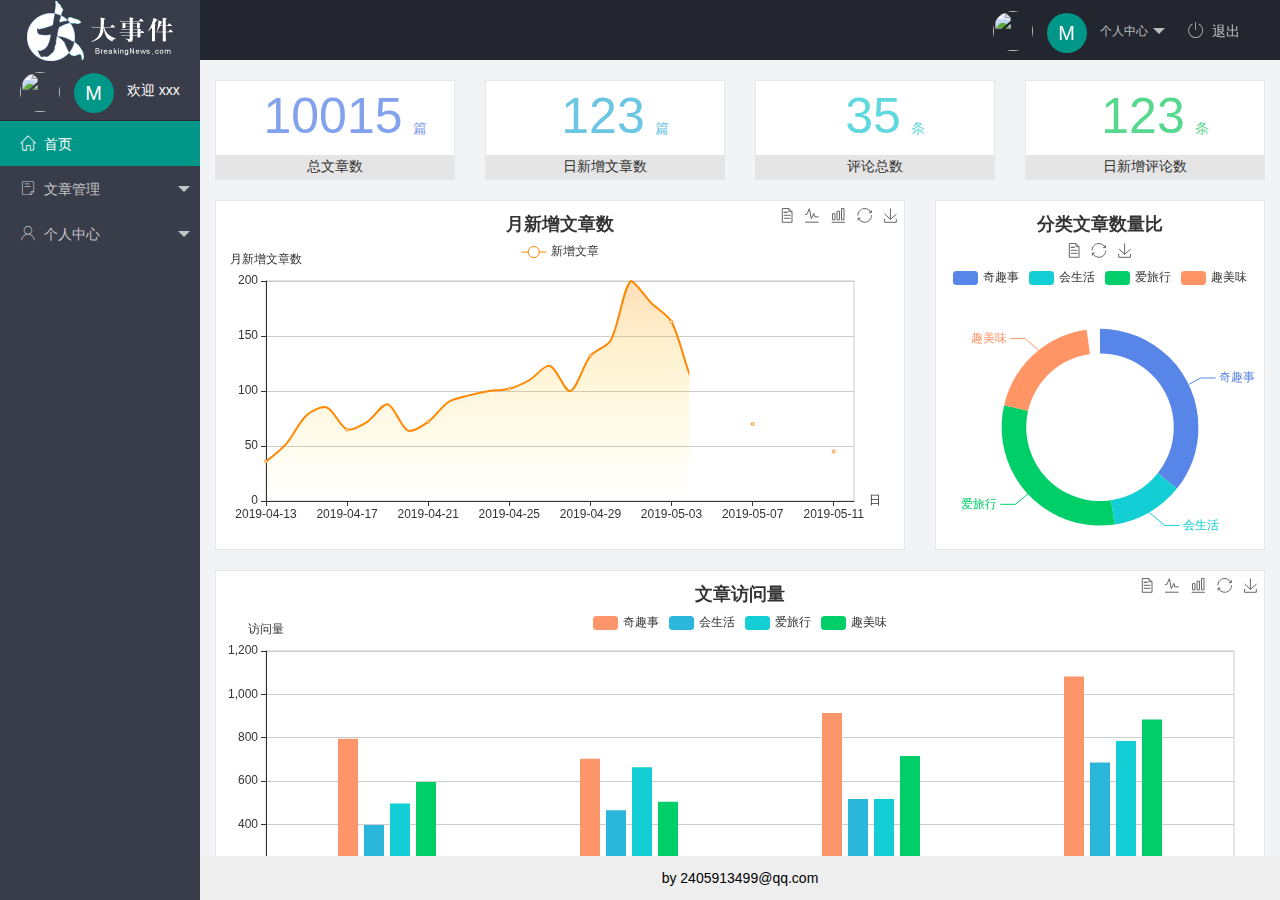
==== index.html @ 3cb24aa8 "完成了主页功能的开发" ====
<!DOCTYPE html>
<html lang="en">
<head>
    <meta charset="UTF-8">
    <meta http-equiv="X-UA-Compatible" content="IE=edge">
    <meta name="viewport" content="width=device-width, initial-scale=1.0">
    <title>后台主页</title>
    <!-- 导入layui的css样式 -->
    <link rel="stylesheet" href="./assets/lib/layui/css/layui.css">
    <!-- 导入第三方图标库 -->
    <link rel="stylesheet" href="./assets/fonts/iconfont.css">

    <link rel="stylesheet" href="./assets/css/index.css" />
</head>
<body>
    <div class="layui-layout layui-layout-admin">
      <div class="layui-header">
        <div class="layui-logo layui-hide-xs layui-bg-black">
            <img src="./assets/images/logo.png" alt="" />
        </div>
        <!-- 头部区域（可配合layui 已有的水平导航） -->
        
        <ul class="layui-nav layui-layout-right">
          <li class="layui-nav-item layui-hide layui-show-md-inline-block">
            <a href="javascript:;" class="userinfo">
              <img src="//tva1.sinaimg.cn/crop.0.0.118.118.180/5db11ff4gw1e77d3nqrv8j203b03cweg.jpg" class="layui-nav-img">
              <span class="text-avatar">M</span>
              个人中心
            </a>
            <dl class="layui-nav-child">
              <dd><a href="">基本资料</a></dd>
              <dd><a href="">更换头像</a></dd>
              <dd><a href="">重置密码</a></dd>
            </dl>
          </li>
          <li class="layui-nav-item">
            <a href="javascript:;" id="btnLogout">
              <span class="iconfont icon-tuichu"></span>退出
            </a>
          </li>
        </ul>
      </div>
      
      <div class="layui-side layui-bg-black">
        <div class="layui-side-scroll">
          <!-- 左侧导航区域（可配合layui已有的垂直导航） -->
          <ul class="layui-nav layui-nav-tree" lay-shrink="all">

            <div class="userinfo">
              <img src="//tva1.sinaimg.cn/crop.0.0.118.118.180/5db11ff4gw1e77d3nqrv8j203b03cweg.jpg" class="layui-nav-img">
              <span class="text-avatar">M</span>
              <span id="welcome">欢迎 xxx</span>
            </div>

            <!-- layui-this 结合 iframe使用，这个li展示的选中高亮 -->
            <li class="layui-nav-item layui-this">
              <!-- target="fm" 是 iframe的name -->
              <a href="/home/dashboard.html" target="fm"><span class="iconfont icon-home"></span>首页</a>
            </li>

            <!-- layui-nav-itemed 类默认展开 -->
            <li class="layui-nav-item">
              <a class="" href="javascript:;"><span class="iconfont icon-16"></span>文章管理</a>
              <dl class="layui-nav-child">
                <dd><a href="javascript:;"><i class="layui-icon layui-icon-app"></i> 文章类别</a></dd>
                <dd><a href="javascript:;"><i class="layui-icon layui-icon-face-smile"></i> 文章列表</a></dd>
                <dd><a href="javascript:;"><i class="layui-icon layui-icon-face-smile"></i> 发布文章</a></dd>
              </dl>
            </li>
            <li class="layui-nav-item">
              <a href="javascript:;"><span class="iconfont icon-user"></span>个人中心</a>
              <dl class="layui-nav-child">
                <dd><a href="javascript:;"><i class="layui-icon layui-icon-face-smile"></i> 基本资料</a></dd>
                <dd><a href="javascript:;"><i class="layui-icon layui-icon-face-smile"></i> 更换头像</a></dd>
                <dd><a href="javascript:;"><i class="layui-icon layui-icon-face-smile"></i> 重置密码</a></dd>
              </dl>
            </li>
           
          </ul>
        </div>
      </div>
      
      <div class="layui-body">
        <!-- 内容主体区域 -->
        <iframe name="fm" src="/home/dashboard.html" frameborder="0"></iframe>
      </div>
      
      <div class="layui-footer">
        <!-- 底部固定区域 -->
        by 2405913499@qq.com
      </div>
    </div>

    <script src="./assets/lib/layui/layui.all.js"></script>

    <script src="./assets/lib/jquery.js"></script>

    <!-- 导入自己封装的baseAPI 以拼接路径 -->
    <script src="./assets/js/baseAPI.js"></script>

    <script src="./assets/js/index.js"></script>

</body>


</html>
---- assets/lib/layui/css/layui.css ----
/** layui-v2.5.5 MIT License By https://www.layui.com */
 .layui-inline,img{display:inline-block;vertical-align:middle}h1,h2,h3,h4,h5,h6{font-weight:400}.layui-edge,.layui-header,.layui-inline,.layui-main{position:relative}.layui-body,.layui-edge,.layui-elip{overflow:hidden}.layui-btn,.layui-edge,.layui-inline,img{vertical-align:middle}.layui-btn,.layui-disabled,.layui-icon,.layui-unselect{-moz-user-select:none;-webkit-user-select:none;-ms-user-select:none}.layui-elip,.layui-form-checkbox span,.layui-form-pane .layui-form-label{text-overflow:ellipsis;white-space:nowrap}.layui-breadcrumb,.layui-tree-btnGroup{visibility:hidden}blockquote,body,button,dd,div,dl,dt,form,h1,h2,h3,h4,h5,h6,input,li,ol,p,pre,td,textarea,th,ul{margin:0;padding:0;-webkit-tap-highlight-color:rgba(0,0,0,0)}a:active,a:hover{outline:0}img{border:none}li{list-style:none}table{border-collapse:collapse;border-spacing:0}h4,h5,h6{font-size:100%}button,input,optgroup,option,select,textarea{font-family:inherit;font-size:inherit;font-style:inherit;font-weight:inherit;outline:0}pre{white-space:pre-wrap;white-space:-moz-pre-wrap;white-space:-pre-wrap;white-space:-o-pre-wrap;word-wrap:break-word}body{line-height:24px;font:14px Helvetica Neue,Helvetica,PingFang SC,Tahoma,Arial,sans-serif}hr{height:1px;margin:10px 0;border:0;clear:both}a{color:#333;text-decoration:none}a:hover{color:#777}a cite{font-style:normal;*cursor:pointer}.layui-border-box,.layui-border-box *{box-sizing:border-box}.layui-box,.layui-box *{box-sizing:content-box}.layui-clear{clear:both;*zoom:1}.layui-clear:after{content:'\20';clear:both;*zoom:1;display:block;height:0}.layui-inline{*display:inline;*zoom:1}.layui-edge{display:inline-block;width:0;height:0;border-width:6px;border-style:dashed;border-color:transparent}.layui-edge-top{top:-4px;border-bottom-color:#999;border-bottom-style:solid}.layui-edge-right{border-left-color:#999;border-left-style:solid}.layui-edge-bottom{top:2px;border-top-color:#999;border-top-style:solid}.layui-edge-left{border-right-color:#999;border-right-style:solid}.layui-disabled,.layui-disabled:hover{color:#d2d2d2!important;cursor:not-allowed!important}.layui-circle{border-radius:100%}.layui-show{display:block!important}.layui-hide{display:none!important}@font-face{font-family:layui-icon;src:url(../font/iconfont.eot?v=250);src:url(../font/iconfont.eot?v=250#iefix) format('embedded-opentype'),url(../font/iconfont.woff2?v=250) format('woff2'),url(../font/iconfont.woff?v=250) format('woff'),url(../font/iconfont.ttf?v=250) format('truetype'),url(../font/iconfont.svg?v=250#layui-icon) format('svg')}.layui-icon{font-family:layui-icon!important;font-size:16px;font-style:normal;-webkit-font-smoothing:antialiased;-moz-osx-font-smoothing:grayscale}.layui-icon-reply-fill:before{content:"\e611"}.layui-icon-set-fill:before{content:"\e614"}.layui-icon-menu-fill:before{content:"\e60f"}.layui-icon-search:before{content:"\e615"}.layui-icon-share:before{content:"\e641"}.layui-icon-set-sm:before{content:"\e620"}.layui-icon-engine:before{content:"\e628"}.layui-icon-close:before{content:"\1006"}.layui-icon-close-fill:before{content:"\1007"}.layui-icon-chart-screen:before{content:"\e629"}.layui-icon-star:before{content:"\e600"}.layui-icon-circle-dot:before{content:"\e617"}.layui-icon-chat:before{content:"\e606"}.layui-icon-release:before{content:"\e609"}.layui-icon-list:before{content:"\e60a"}.layui-icon-chart:before{content:"\e62c"}.layui-icon-ok-circle:before{content:"\1005"}.layui-icon-layim-theme:before{content:"\e61b"}.layui-icon-table:before{content:"\e62d"}.layui-icon-right:before{content:"\e602"}.layui-icon-left:before{content:"\e603"}.layui-icon-cart-simple:before{content:"\e698"}.layui-icon-face-cry:before{content:"\e69c"}.layui-icon-face-smile:before{content:"\e6af"}.layui-icon-survey:before{content:"\e6b2"}.layui-icon-tree:before{content:"\e62e"}.layui-icon-upload-circle:before{content:"\e62f"}.layui-icon-add-circle:before{content:"\e61f"}.layui-icon-download-circle:before{content:"\e601"}.layui-icon-templeate-1:before{content:"\e630"}.layui-icon-util:before{content:"\e631"}.layui-icon-face-surprised:before{content:"\e664"}.layui-icon-edit:before{content:"\e642"}.layui-icon-speaker:before{content:"\e645"}.layui-icon-down:before{content:"\e61a"}.layui-icon-file:before{content:"\e621"}.layui-icon-layouts:before{content:"\e632"}.layui-icon-rate-half:before{content:"\e6c9"}.layui-icon-add-circle-fine:before{content:"\e608"}.layui-icon-prev-circle:before{content:"\e633"}.layui-icon-read:before{content:"\e705"}.layui-icon-404:before{content:"\e61c"}.layui-icon-carousel:before{content:"\e634"}.layui-icon-help:before{content:"\e607"}.layui-icon-code-circle:before{content:"\e635"}.layui-icon-water:before{content:"\e636"}.layui-icon-username:before{content:"\e66f"}.layui-icon-find-fill:before{content:"\e670"}.layui-icon-about:before{content:"\e60b"}.layui-icon-location:before{content:"\e715"}.layui-icon-up:before{content:"\e619"}.layui-icon-pause:before{content:"\e651"}.layui-icon-date:before{content:"\e637"}.layui-icon-layim-uploadfile:before{content:"\e61d"}.layui-icon-delete:before{content:"\e640"}.layui-icon-play:before{content:"\e652"}.layui-icon-top:before{content:"\e604"}.layui-icon-friends:before{content:"\e612"}.layui-icon-refresh-3:before{content:"\e9aa"}.layui-icon-ok:before{content:"\e605"}.layui-icon-layer:before{content:"\e638"}.layui-icon-face-smile-fine:before{content:"\e60c"}.layui-icon-dollar:before{content:"\e659"}.layui-icon-group:before{content:"\e613"}.layui-icon-layim-download:before{content:"\e61e"}.layui-icon-picture-fine:before{content:"\e60d"}.layui-icon-link:before{content:"\e64c"}.layui-icon-diamond:before{content:"\e735"}.layui-icon-log:before{content:"\e60e"}.layui-icon-rate-solid:before{content:"\e67a"}.layui-icon-fonts-del:before{content:"\e64f"}.layui-icon-unlink:before{content:"\e64d"}.layui-icon-fonts-clear:before{content:"\e639"}.layui-icon-triangle-r:before{content:"\e623"}.layui-icon-circle:before{content:"\e63f"}.layui-icon-radio:before{content:"\e643"}.layui-icon-align-center:before{content:"\e647"}.layui-icon-align-right:before{content:"\e648"}.layui-icon-align-left:before{content:"\e649"}.layui-icon-loading-1:before{content:"\e63e"}.layui-icon-return:before{content:"\e65c"}.layui-icon-fonts-strong:before{content:"\e62b"}.layui-icon-upload:before{content:"\e67c"}.layui-icon-dialogue:before{content:"\e63a"}.layui-icon-video:before{content:"\e6ed"}.layui-icon-headset:before{content:"\e6fc"}.layui-icon-cellphone-fine:before{content:"\e63b"}.layui-icon-add-1:before{content:"\e654"}.layui-icon-face-smile-b:before{content:"\e650"}.layui-icon-fonts-html:before{content:"\e64b"}.layui-icon-form:before{content:"\e63c"}.layui-icon-cart:before{content:"\e657"}.layui-icon-camera-fill:before{content:"\e65d"}.layui-icon-tabs:before{content:"\e62a"}.layui-icon-fonts-code:before{content:"\e64e"}.layui-icon-fire:before{content:"\e756"}.layui-icon-set:before{content:"\e716"}.layui-icon-fonts-u:before{content:"\e646"}.layui-icon-triangle-d:before{content:"\e625"}.layui-icon-tips:before{content:"\e702"}.layui-icon-picture:before{content:"\e64a"}.layui-icon-more-vertical:before{content:"\e671"}.layui-icon-flag:before{content:"\e66c"}.layui-icon-loading:before{content:"\e63d"}.layui-icon-fonts-i:before{content:"\e644"}.layui-icon-refresh-1:before{content:"\e666"}.layui-icon-rmb:before{content:"\e65e"}.layui-icon-home:before{content:"\e68e"}.layui-icon-user:before{content:"\e770"}.layui-icon-notice:before{content:"\e667"}.layui-icon-login-weibo:before{content:"\e675"}.layui-icon-voice:before{content:"\e688"}.layui-icon-upload-drag:before{content:"\e681"}.layui-icon-login-qq:before{content:"\e676"}.layui-icon-snowflake:before{content:"\e6b1"}.layui-icon-file-b:before{content:"\e655"}.layui-icon-template:before{content:"\e663"}.layui-icon-auz:before{content:"\e672"}.layui-icon-console:before{content:"\e665"}.layui-icon-app:before{content:"\e653"}.layui-icon-prev:before{content:"\e65a"}.layui-icon-website:before{content:"\e7ae"}.layui-icon-next:before{content:"\e65b"}.layui-icon-component:before{content:"\e857"}.layui-icon-more:before{content:"\e65f"}.layui-icon-login-wechat:before{content:"\e677"}.layui-icon-shrink-right:before{content:"\e668"}.layui-icon-spread-left:before{content:"\e66b"}.layui-icon-camera:before{content:"\e660"}.layui-icon-note:before{content:"\e66e"}.layui-icon-refresh:before{content:"\e669"}.layui-icon-female:before{content:"\e661"}.layui-icon-male:before{content:"\e662"}.layui-icon-password:before{content:"\e673"}.layui-icon-senior:before{content:"\e674"}.layui-icon-theme:before{content:"\e66a"}.layui-icon-tread:before{content:"\e6c5"}.layui-icon-praise:before{content:"\e6c6"}.layui-icon-star-fill:before{content:"\e658"}.layui-icon-rate:before{content:"\e67b"}.layui-icon-template-1:before{content:"\e656"}.layui-icon-vercode:before{content:"\e679"}.layui-icon-cellphone:before{content:"\e678"}.layui-icon-screen-full:before{content:"\e622"}.layui-icon-screen-restore:before{content:"\e758"}.layui-icon-cols:before{content:"\e610"}.layui-icon-export:before{content:"\e67d"}.layui-icon-print:before{content:"\e66d"}.layui-icon-slider:before{content:"\e714"}.layui-icon-addition:before{content:"\e624"}.layui-icon-subtraction:before{content:"\e67e"}.layui-icon-service:before{content:"\e626"}.layui-icon-transfer:before{content:"\e691"}.layui-main{width:1140px;margin:0 auto}.layui-header{z-index:1000;height:60px}.layui-header a:hover{transition:all .5s;-webkit-transition:all .5s}.layui-side{position:fixed;left:0;top:0;bottom:0;z-index:999;width:200px;overflow-x:hidden}.layui-side-scroll{position:relative;width:220px;height:100%;overflow-x:hidden}.layui-body{position:absolute;left:200px;right:0;top:0;bottom:0;z-index:998;width:auto;overflow-y:auto;box-sizing:border-box}.layui-layout-body{overflow:hidden}.layui-layout-admin .layui-header{background-color:#23262E}.layui-layout-admin .layui-side{top:60px;width:200px;overflow-x:hidden}.layui-layout-admin .layui-body{position:fixed;top:60px;bottom:44px}.layui-layout-admin .layui-main{width:auto;margin:0 15px}.layui-layout-admin .layui-footer{position:fixed;left:200px;right:0;bottom:0;height:44px;line-height:44px;padding:0 15px;background-color:#eee}.layui-layout-admin .layui-logo{position:absolute;left:0;top:0;width:200px;height:100%;line-height:60px;text-align:center;color:#009688;font-size:16px}.layui-layout-admin .layui-header .layui-nav{background:0 0}.layui-layout-left{position:absolute!important;left:200px;top:0}.layui-layout-right{position:absolute!important;right:0;top:0}.layui-container{position:relative;margin:0 auto;padding:0 15px;box-sizing:border-box}.layui-fluid{position:relative;margin:0 auto;padding:0 15px}.layui-row:after,.layui-row:before{content:'';display:block;clear:both}.layui-col-lg1,.layui-col-lg10,.layui-col-lg11,.layui-col-lg12,.layui-col-lg2,.layui-col-lg3,.layui-col-lg4,.layui-col-lg5,.layui-col-lg6,.layui-col-lg7,.layui-col-lg8,.layui-col-lg9,.layui-col-md1,.layui-col-md10,.layui-col-md11,.layui-col-md12,.layui-col-md2,.layui-col-md3,.layui-col-md4,.layui-col-md5,.layui-col-md6,.layui-col-md7,.layui-col-md8,.layui-col-md9,.layui-col-sm1,.layui-col-sm10,.layui-col-sm11,.layui-col-sm12,.layui-col-sm2,.layui-col-sm3,.layui-col-sm4,.layui-col-sm5,.layui-col-sm6,.layui-col-sm7,.layui-col-sm8,.layui-col-sm9,.layui-col-xs1,.layui-col-xs10,.layui-col-xs11,.layui-col-xs12,.layui-col-xs2,.layui-col-xs3,.layui-col-xs4,.layui-col-xs5,.layui-col-xs6,.layui-col-xs7,.layui-col-xs8,.layui-col-xs9{position:relative;display:block;box-sizing:border-box}.layui-col-xs1,.layui-col-xs10,.layui-col-xs11,.layui-col-xs12,.layui-col-xs2,.layui-col-xs3,.layui-col-xs4,.layui-col-xs5,.layui-col-xs6,.layui-col-xs7,.layui-col-xs8,.layui-col-xs9{float:left}.layui-col-xs1{width:8.33333333%}.layui-col-xs2{width:16.66666667%}.layui-col-xs3{width:25%}.layui-col-xs4{width:33.33333333%}.layui-col-xs5{width:41.66666667%}.layui-col-xs6{width:50%}.layui-col-xs7{width:58.33333333%}.layui-col-xs8{width:66.66666667%}.layui-col-xs9{width:75%}.layui-col-xs10{width:83.33333333%}.layui-col-xs11{width:91.66666667%}.layui-col-xs12{width:100%}.layui-col-xs-offset1{margin-left:8.33333333%}.layui-col-xs-offset2{margin-left:16.66666667%}.layui-col-xs-offset3{margin-left:25%}.layui-col-xs-offset4{margin-left:33.33333333%}.layui-col-xs-offset5{margin-left:41.66666667%}.layui-col-xs-offset6{margin-left:50%}.layui-col-xs-offset7{margin-left:58.33333333%}.layui-col-xs-offset8{margin-left:66.66666667%}.layui-col-xs-offset9{margin-left:75%}.layui-col-xs-offset10{margin-left:83.33333333%}.layui-col-xs-offset11{margin-left:91.66666667%}.layui-col-xs-offset12{margin-left:100%}@media screen and (max-width:768px){.layui-hide-xs{display:none!important}.layui-show-xs-block{display:block!important}.layui-show-xs-inline{display:inline!important}.layui-show-xs-inline-block{display:inline-block!important}}@media screen and (min-width:768px){.layui-container{width:750px}.layui-hide-sm{display:none!important}.layui-show-sm-block{display:block!important}.layui-show-sm-inline{display:inline!important}.layui-show-sm-inline-block{display:inline-block!important}.layui-col-sm1,.layui-col-sm10,.layui-col-sm11,.layui-col-sm12,.layui-col-sm2,.layui-col-sm3,.layui-col-sm4,.layui-col-sm5,.layui-col-sm6,.layui-col-sm7,.layui-col-sm8,.layui-col-sm9{float:left}.layui-col-sm1{width:8.33333333%}.layui-col-sm2{width:16.66666667%}.layui-col-sm3{width:25%}.layui-col-sm4{width:33.33333333%}.layui-col-sm5{width:41.66666667%}.layui-col-sm6{width:50%}.layui-col-sm7{width:58.33333333%}.layui-col-sm8{width:66.66666667%}.layui-col-sm9{width:75%}.layui-col-sm10{width:83.33333333%}.layui-col-sm11{width:91.66666667%}.layui-col-sm12{width:100%}.layui-col-sm-offset1{margin-left:8.33333333%}.layui-col-sm-offset2{margin-left:16.66666667%}.layui-col-sm-offset3{margin-left:25%}.layui-col-sm-offset4{margin-left:33.33333333%}.layui-col-sm-offset5{margin-left:41.66666667%}.layui-col-sm-offset6{margin-left:50%}.layui-col-sm-offset7{margin-left:58.33333333%}.layui-col-sm-offset8{margin-left:66.66666667%}.layui-col-sm-offset9{margin-left:75%}.layui-col-sm-offset10{margin-left:83.33333333%}.layui-col-sm-offset11{margin-left:91.66666667%}.layui-col-sm-offset12{margin-left:100%}}@media screen and (min-width:992px){.layui-container{width:970px}.layui-hide-md{display:none!important}.layui-show-md-block{display:block!important}.layui-show-md-inline{display:inline!important}.layui-show-md-inline-block{display:inline-block!important}.layui-col-md1,.layui-col-md10,.layui-col-md11,.layui-col-md12,.layui-col-md2,.layui-col-md3,.layui-col-md4,.layui-col-md5,.layui-col-md6,.layui-col-md7,.layui-col-md8,.layui-col-md9{float:left}.layui-col-md1{width:8.33333333%}.layui-col-md2{width:16.66666667%}.layui-col-md3{width:25%}.layui-col-md4{width:33.33333333%}.layui-col-md5{width:41.66666667%}.layui-col-md6{width:50%}.layui-col-md7{width:58.33333333%}.layui-col-md8{width:66.66666667%}.layui-col-md9{width:75%}.layui-col-md10{width:83.33333333%}.layui-col-md11{width:91.66666667%}.layui-col-md12{width:100%}.layui-col-md-offset1{margin-left:8.33333333%}.layui-col-md-offset2{margin-left:16.66666667%}.layui-col-md-offset3{margin-left:25%}.layui-col-md-offset4{margin-left:33.33333333%}.layui-col-md-offset5{margin-left:41.66666667%}.layui-col-md-offset6{margin-left:50%}.layui-col-md-offset7{margin-left:58.33333333%}.layui-col-md-offset8{margin-left:66.66666667%}.layui-col-md-offset9{margin-left:75%}.layui-col-md-offset10{margin-left:83.33333333%}.layui-col-md-offset11{margin-left:91.66666667%}.layui-col-md-offset12{margin-left:100%}}@media screen and (min-width:1200px){.layui-container{width:1170px}.layui-hide-lg{display:none!important}.layui-show-lg-block{display:block!important}.layui-show-lg-inline{display:inline!important}.layui-show-lg-inline-block{display:inline-block!important}.layui-col-lg1,.layui-col-lg10,.layui-col-lg11,.layui-col-lg12,.layui-col-lg2,.layui-col-lg3,.layui-col-lg4,.layui-col-lg5,.layui-col-lg6,.layui-col-lg7,.layui-col-lg8,.layui-col-lg9{float:left}.layui-col-lg1{width:8.33333333%}.layui-col-lg2{width:16.66666667%}.layui-col-lg3{width:25%}.layui-col-lg4{width:33.33333333%}.layui-col-lg5{width:41.66666667%}.layui-col-lg6{width:50%}.layui-col-lg7{width:58.33333333%}.layui-col-lg8{width:66.66666667%}.layui-col-lg9{width:75%}.layui-col-lg10{width:83.33333333%}.layui-col-lg11{width:91.66666667%}.layui-col-lg12{width:100%}.layui-col-lg-offset1{margin-left:8.33333333%}.layui-col-lg-offset2{margin-left:16.66666667%}.layui-col-lg-offset3{margin-left:25%}.layui-col-lg-offset4{margin-left:33.33333333%}.layui-col-lg-offset5{margin-left:41.66666667%}.layui-col-lg-offset6{margin-left:50%}.layui-col-lg-offset7{margin-left:58.33333333%}.layui-col-lg-offset8{margin-left:66.66666667%}.layui-col-lg-offset9{margin-left:75%}.layui-col-lg-offset10{margin-left:83.33333333%}.layui-col-lg-offset11{margin-left:91.66666667%}.layui-col-lg-offset12{margin-left:100%}}.layui-col-space1{margin:-.5px}.layui-col-space1>*{padding:.5px}.layui-col-space3{margin:-1.5px}.layui-col-space3>*{padding:1.5px}.layui-col-space5{margin:-2.5px}.layui-col-space5>*{padding:2.5px}.layui-col-space8{margin:-3.5px}.layui-col-space8>*{padding:3.5px}.layui-col-space10{margin:-5px}.layui-col-space10>*{padding:5px}.layui-col-space12{margin:-6px}.layui-col-space12>*{padding:6px}.layui-col-space15{margin:-7.5px}.layui-col-space15>*{padding:7.5px}.layui-col-space18{margin:-9px}.layui-col-space18>*{padding:9px}.layui-col-space20{margin:-10px}.layui-col-space20>*{padding:10px}.layui-col-space22{margin:-11px}.layui-col-space22>*{padding:11px}.layui-col-space25{margin:-12.5px}.layui-col-space25>*{padding:12.5px}.layui-col-space30{margin:-15px}.layui-col-space30>*{padding:15px}.layui-btn,.layui-input,.layui-select,.layui-textarea,.layui-upload-button{outline:0;-webkit-appearance:none;transition:all .3s;-webkit-transition:all .3s;box-sizing:border-box}.layui-elem-quote{margin-bottom:10px;padding:15px;line-height:22px;border-left:5px solid #009688;border-radius:0 2px 2px 0;background-color:#f2f2f2}.layui-quote-nm{border-style:solid;border-width:1px 1px 1px 5px;background:0 0}.layui-elem-field{margin-bottom:10px;padding:0;border-width:1px;border-style:solid}.layui-elem-field legend{margin-left:20px;padding:0 10px;font-size:20px;font-weight:300}.layui-field-title{margin:10px 0 20px;border-width:1px 0 0}.layui-field-box{padding:10px 15px}.layui-field-title .layui-field-box{padding:10px 0}.layui-progress{position:relative;height:6px;border-radius:20px;background-color:#e2e2e2}.layui-progress-bar{position:absolute;left:0;top:0;width:0;max-width:100%;height:6px;border-radius:20px;text-align:right;background-color:#5FB878;transition:all .3s;-webkit-transition:all .3s}.layui-progress-big,.layui-progress-big .layui-progress-bar{height:18px;line-height:18px}.layui-progress-text{position:relative;top:-20px;line-height:18px;font-size:12px;color:#666}.layui-progress-big .layui-progress-text{position:static;padding:0 10px;color:#fff}.layui-collapse{border-width:1px;border-style:solid;border-radius:2px}.layui-colla-content,.layui-colla-item{border-top-width:1px;border-top-style:solid}.layui-colla-item:first-child{border-top:none}.layui-colla-title{position:relative;height:42px;line-height:42px;padding:0 15px 0 35px;color:#333;background-color:#f2f2f2;cursor:pointer;font-size:14px;overflow:hidden}.layui-colla-content{display:none;padding:10px 15px;line-height:22px;color:#666}.layui-colla-icon{position:absolute;left:15px;top:0;font-size:14px}.layui-card{margin-bottom:15px;border-radius:2px;background-color:#fff;box-shadow:0 1px 2px 0 rgba(0,0,0,.05)}.layui-card:last-child{margin-bottom:0}.layui-card-header{position:relative;height:42px;line-height:42px;padding:0 15px;border-bottom:1px solid #f6f6f6;color:#333;border-radius:2px 2px 0 0;font-size:14px}.layui-bg-black,.layui-bg-blue,.layui-bg-cyan,.layui-bg-green,.layui-bg-orange,.layui-bg-red{color:#fff!important}.layui-card-body{position:relative;padding:10px 15px;line-height:24px}.layui-card-body[pad15]{padding:15px}.layui-card-body[pad20]{padding:20px}.layui-card-body .layui-table{margin:5px 0}.layui-card .layui-tab{margin:0}.layui-panel-window{position:relative;padding:15px;border-radius:0;border-top:5px solid #E6E6E6;background-color:#fff}.layui-auxiliar-moving{position:fixed;left:0;right:0;top:0;bottom:0;width:100%;height:100%;background:0 0;z-index:9999999999}.layui-form-label,.layui-form-mid,.layui-form-select,.layui-input-block,.layui-input-inline,.layui-textarea{position:relative}.layui-bg-red{background-color:#FF5722!important}.layui-bg-orange{background-color:#FFB800!important}.layui-bg-green{background-color:#009688!important}.layui-bg-cyan{background-color:#2F4056!important}.layui-bg-blue{background-color:#1E9FFF!important}.layui-bg-black{background-color:#393D49!important}.layui-bg-gray{background-color:#eee!important;color:#666!important}.layui-badge-rim,.layui-colla-content,.layui-colla-item,.layui-collapse,.layui-elem-field,.layui-form-pane .layui-form-item[pane],.layui-form-pane .layui-form-label,.layui-input,.layui-layedit,.layui-layedit-tool,.layui-quote-nm,.layui-select,.layui-tab-bar,.layui-tab-card,.layui-tab-title,.layui-tab-title .layui-this:after,.layui-textarea{border-color:#e6e6e6}.layui-timeline-item:before,hr{background-color:#e6e6e6}.layui-text{line-height:22px;font-size:14px;color:#666}.layui-text h1,.layui-text h2,.layui-text h3{font-weight:500;color:#333}.layui-text h1{font-size:30px}.layui-text h2{font-size:24px}.layui-text h3{font-size:18px}.layui-text a:not(.layui-btn){color:#01AAED}.layui-text a:not(.layui-btn):hover{text-decoration:underline}.layui-text ul{padding:5px 0 5px 15px}.layui-text ul li{margin-top:5px;list-style-type:disc}.layui-text em,.layui-word-aux{color:#999!important;padding:0 5px!important}.layui-btn{display:inline-block;height:38px;line-height:38px;padding:0 18px;background-color:#009688;color:#fff;white-space:nowrap;text-align:center;font-size:14px;border:none;border-radius:2px;cursor:pointer}.layui-btn:hover{opacity:.8;filter:alpha(opacity=80);color:#fff}.layui-btn:active{opacity:1;filter:alpha(opacity=100)}.layui-btn+.layui-btn{margin-left:10px}.layui-btn-container{font-size:0}.layui-btn-container .layui-btn{margin-right:10px;margin-bottom:10px}.layui-btn-container .layui-btn+.layui-btn{margin-left:0}.layui-table .layui-btn-container .layui-btn{margin-bottom:9px}.layui-btn-radius{border-radius:100px}.layui-btn .layui-icon{margin-right:3px;font-size:18px;vertical-align:bottom;vertical-align:middle\9}.layui-btn-primary{border:1px solid #C9C9C9;background-color:#fff;color:#555}.layui-btn-primary:hover{border-color:#009688;color:#333}.layui-btn-normal{background-color:#1E9FFF}.layui-btn-warm{background-color:#FFB800}.layui-btn-danger{background-color:#FF5722}.layui-btn-checked{background-color:#5FB878}.layui-btn-disabled,.layui-btn-disabled:active,.layui-btn-disabled:hover{border:1px solid #e6e6e6;background-color:#FBFBFB;color:#C9C9C9;cursor:not-allowed;opacity:1}.layui-btn-lg{height:44px;line-height:44px;padding:0 25px;font-size:16px}.layui-btn-sm{height:30px;line-height:30px;padding:0 10px;font-size:12px}.layui-btn-sm i{font-size:16px!important}.layui-btn-xs{height:22px;line-height:22px;padding:0 5px;font-size:12px}.layui-btn-xs i{font-size:14px!important}.layui-btn-group{display:inline-block;vertical-align:middle;font-size:0}.layui-btn-group .layui-btn{margin-left:0!important;margin-right:0!important;border-left:1px solid rgba(255,255,255,.5);border-radius:0}.layui-btn-group .layui-btn-primary{border-left:none}.layui-btn-group .layui-btn-primary:hover{border-color:#C9C9C9;color:#009688}.layui-btn-group .layui-btn:first-child{border-left:none;border-radius:2px 0 0 2px}.layui-btn-group .layui-btn-primary:first-child{border-left:1px solid #c9c9c9}.layui-btn-group .layui-btn:last-child{border-radius:0 2px 2px 0}.layui-btn-group .layui-btn+.layui-btn{margin-left:0}.layui-btn-group+.layui-btn-group{margin-left:10px}.layui-btn-fluid{width:100%}.layui-input,.layui-select,.layui-textarea{height:38px;line-height:1.3;line-height:38px\9;border-width:1px;border-style:solid;background-color:#fff;border-radius:2px}.layui-input::-webkit-input-placeholder,.layui-select::-webkit-input-placeholder,.layui-textarea::-webkit-input-placeholder{line-height:1.3}.layui-input,.layui-textarea{display:block;width:100%;padding-left:10px}.layui-input:hover,.layui-textarea:hover{border-color:#D2D2D2!important}.layui-input:focus,.layui-textarea:focus{border-color:#C9C9C9!important}.layui-textarea{min-height:100px;height:auto;line-height:20px;padding:6px 10px;resize:vertical}.layui-select{padding:0 10px}.layui-form input[type=checkbox],.layui-form input[type=radio],.layui-form select{display:none}.layui-form [lay-ignore]{display:initial}.layui-form-item{margin-bottom:15px;clear:both;*zoom:1}.layui-form-item:after{content:'\20';clear:both;*zoom:1;display:block;height:0}.layui-form-label{float:left;display:block;padding:9px 15px;width:80px;font-weight:400;line-height:20px;text-align:right}.layui-form-label-col{display:block;float:none;padding:9px 0;line-height:20px;text-align:left}.layui-form-item .layui-inline{margin-bottom:5px;margin-right:10px}.layui-input-block{margin-left:110px;min-height:36px}.layui-input-inline{display:inline-block;vertical-align:middle}.layui-form-item .layui-input-inline{float:left;width:190px;margin-right:10px}.layui-form-text .layui-input-inline{width:auto}.layui-form-mid{float:left;display:block;padding:9px 0!important;line-height:20px;margin-right:10px}.layui-form-danger+.layui-form-select .layui-input,.layui-form-danger:focus{border-color:#FF5722!important}.layui-form-select .layui-input{padding-right:30px;cursor:pointer}.layui-form-select .layui-edge{position:absolute;right:10px;top:50%;margin-top:-3px;cursor:pointer;border-width:6px;border-top-color:#c2c2c2;border-top-style:solid;transition:all .3s;-webkit-transition:all .3s}.layui-form-select dl{display:none;position:absolute;left:0;top:42px;padding:5px 0;z-index:899;min-width:100%;border:1px solid #d2d2d2;max-height:300px;overflow-y:auto;background-color:#fff;border-radius:2px;box-shadow:0 2px 4px rgba(0,0,0,.12);box-sizing:border-box}.layui-form-select dl dd,.layui-form-select dl dt{padding:0 10px;line-height:36px;white-space:nowrap;overflow:hidden;text-overflow:ellipsis}.layui-form-select dl dt{font-size:12px;color:#999}.layui-form-select dl dd{cursor:pointer}.layui-form-select dl dd:hover{background-color:#f2f2f2;-webkit-transition:.5s all;transition:.5s all}.layui-form-select .layui-select-group dd{padding-left:20px}.layui-form-select dl dd.layui-select-tips{padding-left:10px!important;color:#999}.layui-form-select dl dd.layui-this{background-color:#5FB878;color:#fff}.layui-form-checkbox,.layui-form-select dl dd.layui-disabled{background-color:#fff}.layui-form-selected dl{display:block}.layui-form-checkbox,.layui-form-checkbox *,.layui-form-switch{display:inline-block;vertical-align:middle}.layui-form-selected .layui-edge{margin-top:-9px;-webkit-transform:rotate(180deg);transform:rotate(180deg);margin-top:-3px\9}:root .layui-form-selected .layui-edge{margin-top:-9px\0/IE9}.layui-form-selectup dl{top:auto;bottom:42px}.layui-select-none{margin:5px 0;text-align:center;color:#999}.layui-select-disabled .layui-disabled{border-color:#eee!important}.layui-select-disabled .layui-edge{border-top-color:#d2d2d2}.layui-form-checkbox{position:relative;height:30px;line-height:30px;margin-right:10px;padding-right:30px;cursor:pointer;font-size:0;-webkit-transition:.1s linear;transition:.1s linear;box-sizing:border-box}.layui-form-checkbox span{padding:0 10px;height:100%;font-size:14px;border-radius:2px 0 0 2px;background-color:#d2d2d2;color:#fff;overflow:hidden}.layui-form-checkbox:hover span{background-color:#c2c2c2}.layui-form-checkbox i{position:absolute;right:0;top:0;width:30px;height:28px;border:1px solid #d2d2d2;border-left:none;border-radius:0 2px 2px 0;color:#fff;font-size:20px;text-align:center}.layui-form-checkbox:hover i{border-color:#c2c2c2;color:#c2c2c2}.layui-form-checked,.layui-form-checked:hover{border-color:#5FB878}.layui-form-checked span,.layui-form-checked:hover span{background-color:#5FB878}.layui-form-checked i,.layui-form-checked:hover i{color:#5FB878}.layui-form-item .layui-form-checkbox{margin-top:4px}.layui-form-checkbox[lay-skin=primary]{height:auto!important;line-height:normal!important;min-width:18px;min-height:18px;border:none!important;margin-right:0;padding-left:28px;padding-right:0;background:0 0}.layui-form-checkbox[lay-skin=primary] span{padding-left:0;padding-right:15px;line-height:18px;background:0 0;color:#666}.layui-form-checkbox[lay-skin=primary] i{right:auto;left:0;width:16px;height:16px;line-height:16px;border:1px solid #d2d2d2;font-size:12px;border-radius:2px;background-color:#fff;-webkit-transition:.1s linear;transition:.1s linear}.layui-form-checkbox[lay-skin=primary]:hover i{border-color:#5FB878;color:#fff}.layui-form-checked[lay-skin=primary] i{border-color:#5FB878!important;background-color:#5FB878;color:#fff}.layui-checkbox-disbaled[lay-skin=primary] span{background:0 0!important;color:#c2c2c2}.layui-checkbox-disbaled[lay-skin=primary]:hover i{border-color:#d2d2d2}.layui-form-item .layui-form-checkbox[lay-skin=primary]{margin-top:10px}.layui-form-switch{position:relative;height:22px;line-height:22px;min-width:35px;padding:0 5px;margin-top:8px;border:1px solid #d2d2d2;border-radius:20px;cursor:pointer;background-color:#fff;-webkit-transition:.1s linear;transition:.1s linear}.layui-form-switch i{position:absolute;left:5px;top:3px;width:16px;height:16px;border-radius:20px;background-color:#d2d2d2;-webkit-transition:.1s linear;transition:.1s linear}.layui-form-switch em{position:relative;top:0;width:25px;margin-left:21px;padding:0!important;text-align:center!important;color:#999!important;font-style:normal!important;font-size:12px}.layui-form-onswitch{border-color:#5FB878;background-color:#5FB878}.layui-checkbox-disbaled,.layui-checkbox-disbaled i{border-color:#e2e2e2!important}.layui-form-onswitch i{left:100%;margin-left:-21px;background-color:#fff}.layui-form-onswitch em{margin-left:5px;margin-right:21px;color:#fff!important}.layui-checkbox-disbaled span{background-color:#e2e2e2!important}.layui-checkbox-disbaled:hover i{color:#fff!important}[lay-radio]{display:none}.layui-form-radio,.layui-form-radio *{display:inline-block;vertical-align:middle}.layui-form-radio{line-height:28px;margin:6px 10px 0 0;padding-right:10px;cursor:pointer;font-size:0}.layui-form-radio *{font-size:14px}.layui-form-radio>i{margin-right:8px;font-size:22px;color:#c2c2c2}.layui-form-radio>i:hover,.layui-form-radioed>i{color:#5FB878}.layui-radio-disbaled>i{color:#e2e2e2!important}.layui-form-pane .layui-form-label{width:110px;padding:8px 15px;height:38px;line-height:20px;border-width:1px;border-style:solid;border-radius:2px 0 0 2px;text-align:center;background-color:#FBFBFB;overflow:hidden;box-sizing:border-box}.layui-form-pane .layui-input-inline{margin-left:-1px}.layui-form-pane .layui-input-block{margin-left:110px;left:-1px}.layui-form-pane .layui-input{border-radius:0 2px 2px 0}.layui-form-pane .layui-form-text .layui-form-label{float:none;width:100%;border-radius:2px;box-sizing:border-box;text-align:left}.layui-form-pane .layui-form-text .layui-input-inline{display:block;margin:0;top:-1px;clear:both}.layui-form-pane .layui-form-text .layui-input-block{margin:0;left:0;top:-1px}.layui-form-pane .layui-form-text .layui-textarea{min-height:100px;border-radius:0 0 2px 2px}.layui-form-pane .layui-form-checkbox{margin:4px 0 4px 10px}.layui-form-pane .layui-form-radio,.layui-form-pane .layui-form-switch{margin-top:6px;margin-left:10px}.layui-form-pane .layui-form-item[pane]{position:relative;border-width:1px;border-style:solid}.layui-form-pane .layui-form-item[pane] .layui-form-label{position:absolute;left:0;top:0;height:100%;border-width:0 1px 0 0}.layui-form-pane .layui-form-item[pane] .layui-input-inline{margin-left:110px}@media screen and (max-width:450px){.layui-form-item .layui-form-label{text-overflow:ellipsis;overflow:hidden;white-space:nowrap}.layui-form-item .layui-inline{display:block;margin-right:0;margin-bottom:20px;clear:both}.layui-form-item .layui-inline:after{content:'\20';clear:both;display:block;height:0}.layui-form-item .layui-input-inline{display:block;float:none;left:-3px;width:auto;margin:0 0 10px 112px}.layui-form-item .layui-input-inline+.layui-form-mid{margin-left:110px;top:-5px;padding:0}.layui-form-item .layui-form-checkbox{margin-right:5px;margin-bottom:5px}}.layui-layedit{border-width:1px;border-style:solid;border-radius:2px}.layui-layedit-tool{padding:3px 5px;border-bottom-width:1px;border-bottom-style:solid;font-size:0}.layedit-tool-fixed{position:fixed;top:0;border-top:1px solid #e2e2e2}.layui-layedit-tool .layedit-tool-mid,.layui-layedit-tool .layui-icon{display:inline-block;vertical-align:middle;text-align:center;font-size:14px}.layui-layedit-tool .layui-icon{position:relative;width:32px;height:30px;line-height:30px;margin:3px 5px;color:#777;cursor:pointer;border-radius:2px}.layui-layedit-tool .layui-icon:hover{color:#393D49}.layui-layedit-tool .layui-icon:active{color:#000}.layui-layedit-tool .layedit-tool-active{background-color:#e2e2e2;color:#000}.layui-layedit-tool .layui-disabled,.layui-layedit-tool .layui-disabled:hover{color:#d2d2d2;cursor:not-allowed}.layui-layedit-tool .layedit-tool-mid{width:1px;height:18px;margin:0 10px;background-color:#d2d2d2}.layedit-tool-html{width:50px!important;font-size:30px!important}.layedit-tool-b,.layedit-tool-code,.layedit-tool-help{font-size:16px!important}.layedit-tool-d,.layedit-tool-face,.layedit-tool-image,.layedit-tool-unlink{font-size:18px!important}.layedit-tool-image input{position:absolute;font-size:0;left:0;top:0;width:100%;height:100%;opacity:.01;filter:Alpha(opacity=1);cursor:pointer}.layui-layedit-iframe iframe{display:block;width:100%}#LAY_layedit_code{overflow:hidden}.layui-laypage{display:inline-block;*display:inline;*zoom:1;vertical-align:middle;margin:10px 0;font-size:0}.layui-laypage>a:first-child,.layui-laypage>a:first-child em{border-radius:2px 0 0 2px}.layui-laypage>a:last-child,.layui-laypage>a:last-child em{border-radius:0 2px 2px 0}.layui-laypage>:first-child{margin-left:0!important}.layui-laypage>:last-child{margin-right:0!important}.layui-laypage a,.layui-laypage button,.layui-laypage input,.layui-laypage select,.layui-laypage span{border:1px solid #e2e2e2}.layui-laypage a,.layui-laypage span{display:inline-block;*display:inline;*zoom:1;vertical-align:middle;padding:0 15px;height:28px;line-height:28px;margin:0 -1px 5px 0;background-color:#fff;color:#333;font-size:12px}.layui-flow-more a *,.layui-laypage input,.layui-table-view select[lay-ignore]{display:inline-block}.layui-laypage a:hover{color:#009688}.layui-laypage em{font-style:normal}.layui-laypage .layui-laypage-spr{color:#999;font-weight:700}.layui-laypage a{text-decoration:none}.layui-laypage .layui-laypage-curr{position:relative}.layui-laypage .layui-laypage-curr em{position:relative;color:#fff}.layui-laypage .layui-laypage-curr .layui-laypage-em{position:absolute;left:-1px;top:-1px;padding:1px;width:100%;height:100%;background-color:#009688}.layui-laypage-em{border-radius:2px}.layui-laypage-next em,.layui-laypage-prev em{font-family:Sim sun;font-size:16px}.layui-laypage .layui-laypage-count,.layui-laypage .layui-laypage-limits,.layui-laypage .layui-laypage-refresh,.layui-laypage .layui-laypage-skip{margin-left:10px;margin-right:10px;padding:0;border:none}.layui-laypage .layui-laypage-limits,.layui-laypage .layui-laypage-refresh{vertical-align:top}.layui-laypage .layui-laypage-refresh i{font-size:18px;cursor:pointer}.layui-laypage select{height:22px;padding:3px;border-radius:2px;cursor:pointer}.layui-laypage .layui-laypage-skip{height:30px;line-height:30px;color:#999}.layui-laypage button,.layui-laypage input{height:30px;line-height:30px;border-radius:2px;vertical-align:top;background-color:#fff;box-sizing:border-box}.layui-laypage input{width:40px;margin:0 10px;padding:0 3px;text-align:center}.layui-laypage input:focus,.layui-laypage select:focus{border-color:#009688!important}.layui-laypage button{margin-left:10px;padding:0 10px;cursor:pointer}.layui-table,.layui-table-view{margin:10px 0}.layui-flow-more{margin:10px 0;text-align:center;color:#999;font-size:14px}.layui-flow-more a{height:32px;line-height:32px}.layui-flow-more a *{vertical-align:top}.layui-flow-more a cite{padding:0 20px;border-radius:3px;background-color:#eee;color:#333;font-style:normal}.layui-flow-more a cite:hover{opacity:.8}.layui-flow-more a i{font-size:30px;color:#737383}.layui-table{width:100%;background-color:#fff;color:#666}.layui-table tr{transition:all .3s;-webkit-transition:all .3s}.layui-table th{text-align:left;font-weight:400}.layui-table tbody tr:hover,.layui-table thead tr,.layui-table-click,.layui-table-header,.layui-table-hover,.layui-table-mend,.layui-table-patch,.layui-table-tool,.layui-table-total,.layui-table-total tr,.layui-table[lay-even] tr:nth-child(even){background-color:#f2f2f2}.layui-table td,.layui-table th,.layui-table-col-set,.layui-table-fixed-r,.layui-table-grid-down,.layui-table-header,.layui-table-page,.layui-table-tips-main,.layui-table-tool,.layui-table-total,.layui-table-view,.layui-table[lay-skin=line],.layui-table[lay-skin=row]{border-width:1px;border-style:solid;border-color:#e6e6e6}.layui-table td,.layui-table th{position:relative;padding:9px 15px;min-height:20px;line-height:20px;font-size:14px}.layui-table[lay-skin=line] td,.layui-table[lay-skin=line] th{border-width:0 0 1px}.layui-table[lay-skin=row] td,.layui-table[lay-skin=row] th{border-width:0 1px 0 0}.layui-table[lay-skin=nob] td,.layui-table[lay-skin=nob] th{border:none}.layui-table img{max-width:100px}.layui-table[lay-size=lg] td,.layui-table[lay-size=lg] th{padding:15px 30px}.layui-table-view .layui-table[lay-size=lg] .layui-table-cell{height:40px;line-height:40px}.layui-table[lay-size=sm] td,.layui-table[lay-size=sm] th{font-size:12px;padding:5px 10px}.layui-table-view .layui-table[lay-size=sm] .layui-table-cell{height:20px;line-height:20px}.layui-table[lay-data]{display:none}.layui-table-box{position:relative;overflow:hidden}.layui-table-view .layui-table{position:relative;width:auto;margin:0}.layui-table-view .layui-table[lay-skin=line]{border-width:0 1px 0 0}.layui-table-view .layui-table[lay-skin=row]{border-width:0 0 1px}.layui-table-view .layui-table td,.layui-table-view .layui-table th{padding:5px 0;border-top:none;border-left:none}.layui-table-view .layui-table th.layui-unselect .layui-table-cell span{cursor:pointer}.layui-table-view .layui-table td{cursor:default}.layui-table-view .layui-table td[data-edit=text]{cursor:text}.layui-table-view .layui-form-checkbox[lay-skin=primary] i{width:18px;height:18px}.layui-table-view .layui-form-radio{line-height:0;padding:0}.layui-table-view .layui-form-radio>i{margin:0;font-size:20px}.layui-table-init{position:absolute;left:0;top:0;width:100%;height:100%;text-align:center;z-index:110}.layui-table-init .layui-icon{position:absolute;left:50%;top:50%;margin:-15px 0 0 -15px;font-size:30px;color:#c2c2c2}.layui-table-header{border-width:0 0 1px;overflow:hidden}.layui-table-header .layui-table{margin-bottom:-1px}.layui-table-tool .layui-inline[lay-event]{position:relative;width:26px;height:26px;padding:5px;line-height:16px;margin-right:10px;text-align:center;color:#333;border:1px solid #ccc;cursor:pointer;-webkit-transition:.5s all;transition:.5s all}.layui-table-tool .layui-inline[lay-event]:hover{border:1px solid #999}.layui-table-tool-temp{padding-right:120px}.layui-table-tool-self{position:absolute;right:17px;top:10px}.layui-table-tool .layui-table-tool-self .layui-inline[lay-event]{margin:0 0 0 10px}.layui-table-tool-panel{position:absolute;top:29px;left:-1px;padding:5px 0;min-width:150px;min-height:40px;border:1px solid #d2d2d2;text-align:left;overflow-y:auto;background-color:#fff;box-shadow:0 2px 4px rgba(0,0,0,.12)}.layui-table-cell,.layui-table-tool-panel li{overflow:hidden;text-overflow:ellipsis;white-space:nowrap}.layui-table-tool-panel li{padding:0 10px;line-height:30px;-webkit-transition:.5s all;transition:.5s all}.layui-table-tool-panel li .layui-form-checkbox[lay-skin=primary]{width:100%;padding-left:28px}.layui-table-tool-panel li:hover{background-color:#f2f2f2}.layui-table-tool-panel li .layui-form-checkbox[lay-skin=primary] i{position:absolute;left:0;top:0}.layui-table-tool-panel li .layui-form-checkbox[lay-skin=primary] span{padding:0}.layui-table-tool .layui-table-tool-self .layui-table-tool-panel{left:auto;right:-1px}.layui-table-col-set{position:absolute;right:0;top:0;width:20px;height:100%;border-width:0 0 0 1px;background-color:#fff}.layui-table-sort{width:10px;height:20px;margin-left:5px;cursor:pointer!important}.layui-table-sort .layui-edge{position:absolute;left:5px;border-width:5px}.layui-table-sort .layui-table-sort-asc{top:3px;border-top:none;border-bottom-style:solid;border-bottom-color:#b2b2b2}.layui-table-sort .layui-table-sort-asc:hover{border-bottom-color:#666}.layui-table-sort .layui-table-sort-desc{bottom:5px;border-bottom:none;border-top-style:solid;border-top-color:#b2b2b2}.layui-table-sort .layui-table-sort-desc:hover{border-top-color:#666}.layui-table-sort[lay-sort=asc] .layui-table-sort-asc{border-bottom-color:#000}.layui-table-sort[lay-sort=desc] .layui-table-sort-desc{border-top-color:#000}.layui-table-cell{height:28px;line-height:28px;padding:0 15px;position:relative;box-sizing:border-box}.layui-table-cell .layui-form-checkbox[lay-skin=primary]{top:-1px;padding:0}.layui-table-cell .layui-table-link{color:#01AAED}.laytable-cell-checkbox,.laytable-cell-numbers,.laytable-cell-radio,.laytable-cell-space{padding:0;text-align:center}.layui-table-body{position:relative;overflow:auto;margin-right:-1px;margin-bottom:-1px}.layui-table-body .layui-none{line-height:26px;padding:15px;text-align:center;color:#999}.layui-table-fixed{position:absolute;left:0;top:0;z-index:101}.layui-table-fixed .layui-table-body{overflow:hidden}.layui-table-fixed-l{box-shadow:0 -1px 8px rgba(0,0,0,.08)}.layui-table-fixed-r{left:auto;right:-1px;border-width:0 0 0 1px;box-shadow:-1px 0 8px rgba(0,0,0,.08)}.layui-table-fixed-r .layui-table-header{position:relative;overflow:visible}.layui-table-mend{position:absolute;right:-49px;top:0;height:100%;width:50px}.layui-table-tool{position:relative;z-index:890;width:100%;min-height:50px;line-height:30px;padding:10px 15px;border-width:0 0 1px}.layui-table-tool .layui-btn-container{margin-bottom:-10px}.layui-table-page,.layui-table-total{border-width:1px 0 0;margin-bottom:-1px;overflow:hidden}.layui-table-page{position:relative;width:100%;padding:7px 7px 0;height:41px;font-size:12px;white-space:nowrap}.layui-table-page>div{height:26px}.layui-table-page .layui-laypage{margin:0}.layui-table-page .layui-laypage a,.layui-table-page .layui-laypage span{height:26px;line-height:26px;margin-bottom:10px;border:none;background:0 0}.layui-table-page .layui-laypage a,.layui-table-page .layui-laypage span.layui-laypage-curr{padding:0 12px}.layui-table-page .layui-laypage span{margin-left:0;padding:0}.layui-table-page .layui-laypage .layui-laypage-prev{margin-left:-7px!important}.layui-table-page .layui-laypage .layui-laypage-curr .layui-laypage-em{left:0;top:0;padding:0}.layui-table-page .layui-laypage button,.layui-table-page .layui-laypage input{height:26px;line-height:26px}.layui-table-page .layui-laypage input{width:40px}.layui-table-page .layui-laypage button{padding:0 10px}.layui-table-page select{height:18px}.layui-table-patch .layui-table-cell{padding:0;width:30px}.layui-table-edit{position:absolute;left:0;top:0;width:100%;height:100%;padding:0 14px 1px;border-radius:0;box-shadow:1px 1px 20px rgba(0,0,0,.15)}.layui-table-edit:focus{border-color:#5FB878!important}select.layui-table-edit{padding:0 0 0 10px;border-color:#C9C9C9}.layui-table-view .layui-form-checkbox,.layui-table-view .layui-form-radio,.layui-table-view .layui-form-switch{top:0;margin:0;box-sizing:content-box}.layui-table-view .layui-form-checkbox{top:-1px;height:26px;line-height:26px}.layui-table-view .layui-form-checkbox i{height:26px}.layui-table-grid .layui-table-cell{overflow:visible}.layui-table-grid-down{position:absolute;top:0;right:0;width:26px;height:100%;padding:5px 0;border-width:0 0 0 1px;text-align:center;background-color:#fff;color:#999;cursor:pointer}.layui-table-grid-down .layui-icon{position:absolute;top:50%;left:50%;margin:-8px 0 0 -8px}.layui-table-grid-down:hover{background-color:#fbfbfb}body .layui-table-tips .layui-layer-content{background:0 0;padding:0;box-shadow:0 1px 6px rgba(0,0,0,.12)}.layui-table-tips-main{margin:-44px 0 0 -1px;max-height:150px;padding:8px 15px;font-size:14px;overflow-y:scroll;background-color:#fff;color:#666}.layui-table-tips-c{position:absolute;right:-3px;top:-13px;width:20px;height:20px;padding:3px;cursor:pointer;background-color:#666;border-radius:50%;color:#fff}.layui-table-tips-c:hover{background-color:#777}.layui-table-tips-c:before{position:relative;right:-2px}.layui-upload-file{display:none!important;opacity:.01;filter:Alpha(opacity=1)}.layui-upload-drag,.layui-upload-form,.layui-upload-wrap{display:inline-block}.layui-upload-list{margin:10px 0}.layui-upload-choose{padding:0 10px;color:#999}.layui-upload-drag{position:relative;padding:30px;border:1px dashed #e2e2e2;background-color:#fff;text-align:center;cursor:pointer;color:#999}.layui-upload-drag .layui-icon{font-size:50px;color:#009688}.layui-upload-drag[lay-over]{border-color:#009688}.layui-upload-iframe{position:absolute;width:0;height:0;border:0;visibility:hidden}.layui-upload-wrap{position:relative;vertical-align:middle}.layui-upload-wrap .layui-upload-file{display:block!important;position:absolute;left:0;top:0;z-index:10;font-size:100px;width:100%;height:100%;opacity:.01;filter:Alpha(opacity=1);cursor:pointer}.layui-transfer-active,.layui-transfer-box{display:inline-block;vertical-align:middle}.layui-transfer-box,.layui-transfer-header,.layui-transfer-search{border-width:0;border-style:solid;border-color:#e6e6e6}.layui-transfer-box{position:relative;border-width:1px;width:200px;height:360px;border-radius:2px;background-color:#fff}.layui-transfer-box .layui-form-checkbox{width:100%;margin:0!important}.layui-transfer-header{height:38px;line-height:38px;padding:0 10px;border-bottom-width:1px}.layui-transfer-search{position:relative;padding:10px;border-bottom-width:1px}.layui-transfer-search .layui-input{height:32px;padding-left:30px;font-size:12px}.layui-transfer-search .layui-icon-search{position:absolute;left:20px;top:50%;margin-top:-8px;color:#666}.layui-transfer-active{margin:0 15px}.layui-transfer-active .layui-btn{display:block;margin:0;padding:0 15px;background-color:#5FB878;border-color:#5FB878;color:#fff}.layui-transfer-active .layui-btn-disabled{background-color:#FBFBFB;border-color:#e6e6e6;color:#C9C9C9}.layui-transfer-active .layui-btn:first-child{margin-bottom:15px}.layui-transfer-active .layui-btn .layui-icon{margin:0;font-size:14px!important}.layui-transfer-data{padding:5px 0;overflow:auto}.layui-transfer-data li{height:32px;line-height:32px;padding:0 10px}.layui-transfer-data li:hover{background-color:#f2f2f2;transition:.5s all}.layui-transfer-data .layui-none{padding:15px 10px;text-align:center;color:#999}.layui-nav{position:relative;padding:0 20px;background-color:#393D49;color:#fff;border-radius:2px;font-size:0;box-sizing:border-box}.layui-nav *{font-size:14px}.layui-nav .layui-nav-item{position:relative;display:inline-block;*display:inline;*zoom:1;vertical-align:middle;line-height:60px}.layui-nav .layui-nav-item a{display:block;padding:0 20px;color:#fff;color:rgba(255,255,255,.7);transition:all .3s;-webkit-transition:all .3s}.layui-nav .layui-this:after,.layui-nav-bar,.layui-nav-tree .layui-nav-itemed:after{position:absolute;left:0;top:0;width:0;height:5px;background-color:#5FB878;transition:all .2s;-webkit-transition:all .2s}.layui-nav-bar{z-index:1000}.layui-nav .layui-nav-item a:hover,.layui-nav .layui-this a{color:#fff}.layui-nav .layui-this:after{content:'';top:auto;bottom:0;width:100%}.layui-nav-img{width:30px;height:30px;margin-right:10px;border-radius:50%}.layui-nav .layui-nav-more{content:'';width:0;height:0;border-style:solid dashed dashed;border-color:#fff transparent transparent;overflow:hidden;cursor:pointer;transition:all .2s;-webkit-transition:all .2s;position:absolute;top:50%;right:3px;margin-top:-3px;border-width:6px;border-top-color:rgba(255,255,255,.7)}.layui-nav .layui-nav-mored,.layui-nav-itemed>a .layui-nav-more{margin-top:-9px;border-style:dashed dashed solid;border-color:transparent transparent #fff}.layui-nav-child{display:none;position:absolute;left:0;top:65px;min-width:100%;line-height:36px;padding:5px 0;box-shadow:0 2px 4px rgba(0,0,0,.12);border:1px solid #d2d2d2;background-color:#fff;z-index:100;border-radius:2px;white-space:nowrap}.layui-nav .layui-nav-child a{color:#333}.layui-nav .layui-nav-child a:hover{background-color:#f2f2f2;color:#000}.layui-nav-child dd{position:relative}.layui-nav .layui-nav-child dd.layui-this a,.layui-nav-child dd.layui-this{background-color:#5FB878;color:#fff}.layui-nav-child dd.layui-this:after{display:none}.layui-nav-tree{width:200px;padding:0}.layui-nav-tree .layui-nav-item{display:block;width:100%;line-height:45px}.layui-nav-tree .layui-nav-item a{position:relative;height:45px;line-height:45px;text-overflow:ellipsis;overflow:hidden;white-space:nowrap}.layui-nav-tree .layui-nav-item a:hover{background-color:#4E5465}.layui-nav-tree .layui-nav-bar{width:5px;height:0;background-color:#009688}.layui-nav-tree .layui-nav-child dd.layui-this,.layui-nav-tree .layui-nav-child dd.layui-this a,.layui-nav-tree .layui-this,.layui-nav-tree .layui-this>a,.layui-nav-tree .layui-this>a:hover{background-color:#009688;color:#fff}.layui-nav-tree .layui-this:after{display:none}.layui-nav-itemed>a,.layui-nav-tree .layui-nav-title a,.layui-nav-tree .layui-nav-title a:hover{color:#fff!important}.layui-nav-tree .layui-nav-child{position:relative;z-index:0;top:0;border:none;box-shadow:none}.layui-nav-tree .layui-nav-child a{height:40px;line-height:40px;color:#fff;color:rgba(255,255,255,.7)}.layui-nav-tree .layui-nav-child,.layui-nav-tree .layui-nav-child a:hover{background:0 0;color:#fff}.layui-nav-tree .layui-nav-more{right:10px}.layui-nav-itemed>.layui-nav-child{display:block;padding:0;background-color:rgba(0,0,0,.3)!important}.layui-nav-itemed>.layui-nav-child>.layui-this>.layui-nav-child{display:block}.layui-nav-side{position:fixed;top:0;bottom:0;left:0;overflow-x:hidden;z-index:999}.layui-bg-blue .layui-nav-bar,.layui-bg-blue .layui-nav-itemed:after,.layui-bg-blue .layui-this:after{background-color:#93D1FF}.layui-bg-blue .layui-nav-child dd.layui-this{background-color:#1E9FFF}.layui-bg-blue .layui-nav-itemed>a,.layui-nav-tree.layui-bg-blue .layui-nav-title a,.layui-nav-tree.layui-bg-blue .layui-nav-title a:hover{background-color:#007DDB!important}.layui-breadcrumb{font-size:0}.layui-breadcrumb>*{font-size:14px}.layui-breadcrumb a{color:#999!important}.layui-breadcrumb a:hover{color:#5FB878!important}.layui-breadcrumb a cite{color:#666;font-style:normal}.layui-breadcrumb span[lay-separator]{margin:0 10px;color:#999}.layui-tab{margin:10px 0;text-align:left!important}.layui-tab[overflow]>.layui-tab-title{overflow:hidden}.layui-tab-title{position:relative;left:0;height:40px;white-space:nowrap;font-size:0;border-bottom-width:1px;border-bottom-style:solid;transition:all .2s;-webkit-transition:all .2s}.layui-tab-title li{display:inline-block;*display:inline;*zoom:1;vertical-align:middle;font-size:14px;transition:all .2s;-webkit-transition:all .2s;position:relative;line-height:40px;min-width:65px;padding:0 15px;text-align:center;cursor:pointer}.layui-tab-title li a{display:block}.layui-tab-title .layui-this{color:#000}.layui-tab-title .layui-this:after{position:absolute;left:0;top:0;content:'';width:100%;height:41px;border-width:1px;border-style:solid;border-bottom-color:#fff;border-radius:2px 2px 0 0;box-sizing:border-box;pointer-events:none}.layui-tab-bar{position:absolute;right:0;top:0;z-index:10;width:30px;height:39px;line-height:39px;border-width:1px;border-style:solid;border-radius:2px;text-align:center;background-color:#fff;cursor:pointer}.layui-tab-bar .layui-icon{position:relative;display:inline-block;top:3px;transition:all .3s;-webkit-transition:all .3s}.layui-tab-item{display:none}.layui-tab-more{padding-right:30px;height:auto!important;white-space:normal!important}.layui-tab-more li.layui-this:after{border-bottom-color:#e2e2e2;border-radius:2px}.layui-tab-more .layui-tab-bar .layui-icon{top:-2px;top:3px\9;-webkit-transform:rotate(180deg);transform:rotate(180deg)}:root .layui-tab-more .layui-tab-bar .layui-icon{top:-2px\0/IE9}.layui-tab-content{padding:10px}.layui-tab-title li .layui-tab-close{position:relative;display:inline-block;width:18px;height:18px;line-height:20px;margin-left:8px;top:1px;text-align:center;font-size:14px;color:#c2c2c2;transition:all .2s;-webkit-transition:all .2s}.layui-tab-title li .layui-tab-close:hover{border-radius:2px;background-color:#FF5722;color:#fff}.layui-tab-brief>.layui-tab-title .layui-this{color:#009688}.layui-tab-brief>.layui-tab-more li.layui-this:after,.layui-tab-brief>.layui-tab-title .layui-this:after{border:none;border-radius:0;border-bottom:2px solid #5FB878}.layui-tab-brief[overflow]>.layui-tab-title .layui-this:after{top:-1px}.layui-tab-card{border-width:1px;border-style:solid;border-radius:2px;box-shadow:0 2px 5px 0 rgba(0,0,0,.1)}.layui-tab-card>.layui-tab-title{background-color:#f2f2f2}.layui-tab-card>.layui-tab-title li{margin-right:-1px;margin-left:-1px}.layui-tab-card>.layui-tab-title .layui-this{background-color:#fff}.layui-tab-card>.layui-tab-title .layui-this:after{border-top:none;border-width:1px;border-bottom-color:#fff}.layui-tab-card>.layui-tab-title .layui-tab-bar{height:40px;line-height:40px;border-radius:0;border-top:none;border-right:none}.layui-tab-card>.layui-tab-more .layui-this{background:0 0;color:#5FB878}.layui-tab-card>.layui-tab-more .layui-this:after{border:none}.layui-timeline{padding-left:5px}.layui-timeline-item{position:relative;padding-bottom:20px}.layui-timeline-axis{position:absolute;left:-5px;top:0;z-index:10;width:20px;height:20px;line-height:20px;background-color:#fff;color:#5FB878;border-radius:50%;text-align:center;cursor:pointer}.layui-timeline-axis:hover{color:#FF5722}.layui-timeline-item:before{content:'';position:absolute;left:5px;top:0;z-index:0;width:1px;height:100%}.layui-timeline-item:last-child:before{display:none}.layui-timeline-item:first-child:before{display:block}.layui-timeline-content{padding-left:25px}.layui-timeline-title{position:relative;margin-bottom:10px}.layui-badge,.layui-badge-dot,.layui-badge-rim{position:relative;display:inline-block;padding:0 6px;font-size:12px;text-align:center;background-color:#FF5722;color:#fff;border-radius:2px}.layui-badge{height:18px;line-height:18px}.layui-badge-dot{width:8px;height:8px;padding:0;border-radius:50%}.layui-badge-rim{height:18px;line-height:18px;border-width:1px;border-style:solid;background-color:#fff;color:#666}.layui-btn .layui-badge,.layui-btn .layui-badge-dot{margin-left:5px}.layui-nav .layui-badge,.layui-nav .layui-badge-dot{position:absolute;top:50%;margin:-8px 6px 0}.layui-tab-title .layui-badge,.layui-tab-title .layui-badge-dot{left:5px;top:-2px}.layui-carousel{position:relative;left:0;top:0;background-color:#f8f8f8}.layui-carousel>[carousel-item]{position:relative;width:100%;height:100%;overflow:hidden}.layui-carousel>[carousel-item]:before{position:absolute;content:'\e63d';left:50%;top:50%;width:100px;line-height:20px;margin:-10px 0 0 -50px;text-align:center;color:#c2c2c2;font-family:layui-icon!important;font-size:30px;font-style:normal;-webkit-font-smoothing:antialiased;-moz-osx-font-smoothing:grayscale}.layui-carousel>[carousel-item]>*{display:none;position:absolute;left:0;top:0;width:100%;height:100%;background-color:#f8f8f8;transition-duration:.3s;-webkit-transition-duration:.3s}.layui-carousel-updown>*{-webkit-transition:.3s ease-in-out up;transition:.3s ease-in-out up}.layui-carousel-arrow{display:none\9;opacity:0;position:absolute;left:10px;top:50%;margin-top:-18px;width:36px;height:36px;line-height:36px;text-align:center;font-size:20px;border:0;border-radius:50%;background-color:rgba(0,0,0,.2);color:#fff;-webkit-transition-duration:.3s;transition-duration:.3s;cursor:pointer}.layui-carousel-arrow[lay-type=add]{left:auto!important;right:10px}.layui-carousel:hover .layui-carousel-arrow[lay-type=add],.layui-carousel[lay-arrow=always] .layui-carousel-arrow[lay-type=add]{right:20px}.layui-carousel[lay-arrow=always] .layui-carousel-arrow{opacity:1;left:20px}.layui-carousel[lay-arrow=none] .layui-carousel-arrow{display:none}.layui-carousel-arrow:hover,.layui-carousel-ind ul:hover{background-color:rgba(0,0,0,.35)}.layui-carousel:hover .layui-carousel-arrow{display:block\9;opacity:1;left:20px}.layui-carousel-ind{position:relative;top:-35px;width:100%;line-height:0!important;text-align:center;font-size:0}.layui-carousel[lay-indicator=outside]{margin-bottom:30px}.layui-carousel[lay-indicator=outside] .layui-carousel-ind{top:10px}.layui-carousel[lay-indicator=outside] .layui-carousel-ind ul{background-color:rgba(0,0,0,.5)}.layui-carousel[lay-indicator=none] .layui-carousel-ind{display:none}.layui-carousel-ind ul{display:inline-block;padding:5px;background-color:rgba(0,0,0,.2);border-radius:10px;-webkit-transition-duration:.3s;transition-duration:.3s}.layui-carousel-ind li{display:inline-block;width:10px;height:10px;margin:0 3px;font-size:14px;background-color:#e2e2e2;background-color:rgba(255,255,255,.5);border-radius:50%;cursor:pointer;-webkit-transition-duration:.3s;transition-duration:.3s}.layui-carousel-ind li:hover{background-color:rgba(255,255,255,.7)}.layui-carousel-ind li.layui-this{background-color:#fff}.layui-carousel>[carousel-item]>.layui-carousel-next,.layui-carousel>[carousel-item]>.layui-carousel-prev,.layui-carousel>[carousel-item]>.layui-this{display:block}.layui-carousel>[carousel-item]>.layui-this{left:0}.layui-carousel>[carousel-item]>.layui-carousel-prev{left:-100%}.layui-carousel>[carousel-item]>.layui-carousel-next{left:100%}.layui-carousel>[carousel-item]>.layui-carousel-next.layui-carousel-left,.layui-carousel>[carousel-item]>.layui-carousel-prev.layui-carousel-right{left:0}.layui-carousel>[carousel-item]>.layui-this.layui-carousel-left{left:-100%}.layui-carousel>[carousel-item]>.layui-this.layui-carousel-right{left:100%}.layui-carousel[lay-anim=updown] .layui-carousel-arrow{left:50%!important;top:20px;margin:0 0 0 -18px}.layui-carousel[lay-anim=updown]>[carousel-item]>*,.layui-carousel[lay-anim=fade]>[carousel-item]>*{left:0!important}.layui-carousel[lay-anim=updown] .layui-carousel-arrow[lay-type=add]{top:auto!important;bottom:20px}.layui-carousel[lay-anim=updown] .layui-carousel-ind{position:absolute;top:50%;right:20px;width:auto;height:auto}.layui-carousel[lay-anim=updown] .layui-carousel-ind ul{padding:3px 5px}.layui-carousel[lay-anim=updown] .layui-carousel-ind li{display:block;margin:6px 0}.layui-carousel[lay-anim=updown]>[carousel-item]>.layui-this{top:0}.layui-carousel[lay-anim=updown]>[carousel-item]>.layui-carousel-prev{top:-100%}.layui-carousel[lay-anim=updown]>[carousel-item]>.layui-carousel-next{top:100%}.layui-carousel[lay-anim=updown]>[carousel-item]>.layui-carousel-next.layui-carousel-left,.layui-carousel[lay-anim=updown]>[carousel-item]>.layui-carousel-prev.layui-carousel-right{top:0}.layui-carousel[lay-anim=updown]>[carousel-item]>.layui-this.layui-carousel-left{top:-100%}.layui-carousel[lay-anim=updown]>[carousel-item]>.layui-this.layui-carousel-right{top:100%}.layui-carousel[lay-anim=fade]>[carousel-item]>.layui-carousel-next,.layui-carousel[lay-anim=fade]>[carousel-item]>.layui-carousel-prev{opacity:0}.layui-carousel[lay-anim=fade]>[carousel-item]>.layui-carousel-next.layui-carousel-left,.layui-carousel[lay-anim=fade]>[carousel-item]>.layui-carousel-prev.layui-carousel-right{opacity:1}.layui-carousel[lay-anim=fade]>[carousel-item]>.layui-this.layui-carousel-left,.layui-carousel[lay-anim=fade]>[carousel-item]>.layui-this.layui-carousel-right{opacity:0}.layui-fixbar{position:fixed;right:15px;bottom:15px;z-index:999999}.layui-fixbar li{width:50px;height:50px;line-height:50px;margin-bottom:1px;text-align:center;cursor:pointer;font-size:30px;background-color:#9F9F9F;color:#fff;border-radius:2px;opacity:.95}.layui-fixbar li:hover{opacity:.85}.layui-fixbar li:active{opacity:1}.layui-fixbar .layui-fixbar-top{display:none;font-size:40px}body .layui-util-face{border:none;background:0 0}body .layui-util-face .layui-layer-content{padding:0;background-color:#fff;color:#666;box-shadow:none}.layui-util-face .layui-layer-TipsG{display:none}.layui-util-face ul{position:relative;width:372px;padding:10px;border:1px solid #D9D9D9;background-color:#fff;box-shadow:0 0 20px rgba(0,0,0,.2)}.layui-util-face ul li{cursor:pointer;float:left;border:1px solid #e8e8e8;height:22px;width:26px;overflow:hidden;margin:-1px 0 0 -1px;padding:4px 2px;text-align:center}.layui-util-face ul li:hover{position:relative;z-index:2;border:1px solid #eb7350;background:#fff9ec}.layui-code{position:relative;margin:10px 0;padding:15px;line-height:20px;border:1px solid #ddd;border-left-width:6px;background-color:#F2F2F2;color:#333;font-family:Courier New;font-size:12px}.layui-rate,.layui-rate *{display:inline-block;vertical-align:middle}.layui-rate{padding:10px 5px 10px 0;font-size:0}.layui-rate li i.layui-icon{font-size:20px;color:#FFB800;margin-right:5px;transition:all .3s;-webkit-transition:all .3s}.layui-rate li i:hover{cursor:pointer;transform:scale(1.12);-webkit-transform:scale(1.12)}.layui-rate[readonly] li i:hover{cursor:default;transform:scale(1)}.layui-colorpicker{width:26px;height:26px;border:1px solid #e6e6e6;padding:5px;border-radius:2px;line-height:24px;display:inline-block;cursor:pointer;transition:all .3s;-webkit-transition:all .3s}.layui-colorpicker:hover{border-color:#d2d2d2}.layui-colorpicker.layui-colorpicker-lg{width:34px;height:34px;line-height:32px}.layui-colorpicker.layui-colorpicker-sm{width:24px;height:24px;line-height:22px}.layui-colorpicker.layui-colorpicker-xs{width:22px;height:22px;line-height:20px}.layui-colorpicker-trigger-bgcolor{display:block;background:url([data-uri]);border-radius:2px}.layui-colorpicker-trigger-span{display:block;height:100%;box-sizing:border-box;border:1px solid rgba(0,0,0,.15);border-radius:2px;text-align:center}.layui-colorpicker-trigger-i{display:inline-block;color:#FFF;font-size:12px}.layui-colorpicker-trigger-i.layui-icon-close{color:#999}.layui-colorpicker-main{position:absolute;z-index:66666666;width:280px;padding:7px;background:#FFF;border:1px solid #d2d2d2;border-radius:2px;box-shadow:0 2px 4px rgba(0,0,0,.12)}.layui-colorpicker-main-wrapper{height:180px;position:relative}.layui-colorpicker-basis{width:260px;height:100%;position:relative}.layui-colorpicker-basis-white{width:100%;height:100%;position:absolute;top:0;left:0;background:linear-gradient(90deg,#FFF,hsla(0,0%,100%,0))}.layui-colorpicker-basis-black{width:100%;height:100%;position:absolute;top:0;left:0;background:linear-gradient(0deg,#000,transparent)}.layui-colorpicker-basis-cursor{width:10px;height:10px;border:1px solid #FFF;border-radius:50%;position:absolute;top:-3px;right:-3px;cursor:pointer}.layui-colorpicker-side{position:absolute;top:0;right:0;width:12px;height:100%;background:linear-gradient(red,#FF0,#0F0,#0FF,#00F,#F0F,red)}.layui-colorpicker-side-slider{width:100%;height:5px;box-shadow:0 0 1px #888;box-sizing:border-box;background:#FFF;border-radius:1px;border:1px solid #f0f0f0;cursor:pointer;position:absolute;left:0}.layui-colorpicker-main-alpha{display:none;height:12px;margin-top:7px;background:url([data-uri])}.layui-colorpicker-alpha-bgcolor{height:100%;position:relative}.layui-colorpicker-alpha-slider{width:5px;height:100%;box-shadow:0 0 1px #888;box-sizing:border-box;background:#FFF;border-radius:1px;border:1px solid #f0f0f0;cursor:pointer;position:absolute;top:0}.layui-colorpicker-main-pre{padding-top:7px;font-size:0}.layui-colorpicker-pre{width:20px;height:20px;border-radius:2px;display:inline-block;margin-left:6px;margin-bottom:7px;cursor:pointer}.layui-colorpicker-pre:nth-child(11n+1){margin-left:0}.layui-colorpicker-pre-isalpha{background:url([data-uri])}.layui-colorpicker-pre.layui-this{box-shadow:0 0 3px 2px rgba(0,0,0,.15)}.layui-colorpicker-pre>div{height:100%;border-radius:2px}.layui-colorpicker-main-input{text-align:right;padding-top:7px}.layui-colorpicker-main-input .layui-btn-container .layui-btn{margin:0 0 0 10px}.layui-colorpicker-main-input div.layui-inline{float:left;margin-right:10px;font-size:14px}.layui-colorpicker-main-input input.layui-input{width:150px;height:30px;color:#666}.layui-slider{height:4px;background:#e2e2e2;border-radius:3px;position:relative;cursor:pointer}.layui-slider-bar{border-radius:3px;position:absolute;height:100%}.layui-slider-step{position:absolute;top:0;width:4px;height:4px;border-radius:50%;background:#FFF;-webkit-transform:translateX(-50%);transform:translateX(-50%)}.layui-slider-wrap{width:36px;height:36px;position:absolute;top:-16px;-webkit-transform:translateX(-50%);transform:translateX(-50%);z-index:10;text-align:center}.layui-slider-wrap-btn{width:12px;height:12px;border-radius:50%;background:#FFF;display:inline-block;vertical-align:middle;cursor:pointer;transition:.3s}.layui-slider-wrap:after{content:"";height:100%;display:inline-block;vertical-align:middle}.layui-slider-wrap-btn.layui-slider-hover,.layui-slider-wrap-btn:hover{transform:scale(1.2)}.layui-slider-wrap-btn.layui-disabled:hover{transform:scale(1)!important}.layui-slider-tips{position:absolute;top:-42px;z-index:66666666;white-space:nowrap;display:none;-webkit-transform:translateX(-50%);transform:translateX(-50%);color:#FFF;background:#000;border-radius:3px;height:25px;line-height:25px;padding:0 10px}.layui-slider-tips:after{content:'';position:absolute;bottom:-12px;left:50%;margin-left:-6px;width:0;height:0;border-width:6px;border-style:solid;border-color:#000 transparent transparent}.layui-slider-input{width:70px;height:32px;border:1px solid #e6e6e6;border-radius:3px;font-size:16px;line-height:32px;position:absolute;right:0;top:-15px}.layui-slider-input-btn{display:none;position:absolute;top:0;right:0;width:20px;height:100%;border-left:1px solid #d2d2d2}.layui-slider-input-btn i{cursor:pointer;position:absolute;right:0;bottom:0;width:20px;height:50%;font-size:12px;line-height:16px;text-align:center;color:#999}.layui-slider-input-btn i:first-child{top:0;border-bottom:1px solid #d2d2d2}.layui-slider-input-txt{height:100%;font-size:14px}.layui-slider-input-txt input{height:100%;border:none}.layui-slider-input-btn i:hover{color:#009688}.layui-slider-vertical{width:4px;margin-left:34px}.layui-slider-vertical .layui-slider-bar{width:4px}.layui-slider-vertical .layui-slider-step{top:auto;left:0;-webkit-transform:translateY(50%);transform:translateY(50%)}.layui-slider-vertical .layui-slider-wrap{top:auto;left:-16px;-webkit-transform:translateY(50%);transform:translateY(50%)}.layui-slider-vertical .layui-slider-tips{top:auto;left:2px}@media \0screen{.layui-slider-wrap-btn{margin-left:-20px}.layui-slider-vertical .layui-slider-wrap-btn{margin-left:0;margin-bottom:-20px}.layui-slider-vertical .layui-slider-tips{margin-left:-8px}.layui-slider>span{margin-left:8px}}.layui-tree{line-height:22px}.layui-tree .layui-form-checkbox{margin:0!important}.layui-tree-set{width:100%;position:relative}.layui-tree-pack{display:none;padding-left:20px;position:relative}.layui-tree-iconClick,.layui-tree-main{display:inline-block;vertical-align:middle}.layui-tree-line .layui-tree-pack{padding-left:27px}.layui-tree-line .layui-tree-set .layui-tree-set:after{content:'';position:absolute;top:14px;left:-9px;width:17px;height:0;border-top:1px dotted #c0c4cc}.layui-tree-entry{position:relative;padding:3px 0;height:20px;white-space:nowrap}.layui-tree-entry:hover{background-color:#eee}.layui-tree-line .layui-tree-entry:hover{background-color:rgba(0,0,0,0)}.layui-tree-line .layui-tree-entry:hover .layui-tree-txt{color:#999;text-decoration:underline;transition:.3s}.layui-tree-main{cursor:pointer;padding-right:10px}.layui-tree-line .layui-tree-set:before{content:'';position:absolute;top:0;left:-9px;width:0;height:100%;border-left:1px dotted #c0c4cc}.layui-tree-line .layui-tree-set.layui-tree-setLineShort:before{height:13px}.layui-tree-line .layui-tree-set.layui-tree-setHide:before{height:0}.layui-tree-iconClick{position:relative;height:20px;line-height:20px;margin:0 10px;color:#c0c4cc}.layui-tree-icon{height:12px;line-height:12px;width:12px;text-align:center;border:1px solid #c0c4cc}.layui-tree-iconClick .layui-icon{font-size:18px}.layui-tree-icon .layui-icon{font-size:12px;color:#666}.layui-tree-iconArrow{padding:0 5px}.layui-tree-iconArrow:after{content:'';position:absolute;left:4px;top:3px;z-index:100;width:0;height:0;border-width:5px;border-style:solid;border-color:transparent transparent transparent #c0c4cc;transition:.5s}.layui-tree-btnGroup,.layui-tree-editInput{position:relative;vertical-align:middle;display:inline-block}.layui-tree-spread>.layui-tree-entry>.layui-tree-iconClick>.layui-tree-iconArrow:after{transform:rotate(90deg) translate(3px,4px)}.layui-tree-txt{display:inline-block;vertical-align:middle;color:#555}.layui-tree-search{margin-bottom:15px;color:#666}.layui-tree-btnGroup .layui-icon{display:inline-block;vertical-align:middle;padding:0 2px;cursor:pointer}.layui-tree-btnGroup .layui-icon:hover{color:#999;transition:.3s}.layui-tree-entry:hover .layui-tree-btnGroup{visibility:visible}.layui-tree-editInput{height:20px;line-height:20px;padding:0 3px;border:none;background-color:rgba(0,0,0,.05)}.layui-tree-emptyText{text-align:center;color:#999}.layui-anim{-webkit-animation-duration:.3s;animation-duration:.3s;-webkit-animation-fill-mode:both;animation-fill-mode:both}.layui-anim.layui-icon{display:inline-block}.layui-anim-loop{-webkit-animation-iteration-count:infinite;animation-iteration-count:infinite}.layui-trans,.layui-trans a{transition:all .3s;-webkit-transition:all .3s}@-webkit-keyframes layui-rotate{from{-webkit-transform:rotate(0)}to{-webkit-transform:rotate(360deg)}}@keyframes layui-rotate{from{transform:rotate(0)}to{transform:rotate(360deg)}}.layui-anim-rotate{-webkit-animation-name:layui-rotate;animation-name:layui-rotate;-webkit-animation-duration:1s;animation-duration:1s;-webkit-animation-timing-function:linear;animation-timing-function:linear}@-webkit-keyframes layui-up{from{-webkit-transform:translate3d(0,100%,0);opacity:.3}to{-webkit-transform:translate3d(0,0,0);opacity:1}}@keyframes layui-up{from{transform:translate3d(0,100%,0);opacity:.3}to{transform:translate3d(0,0,0);opacity:1}}.layui-anim-up{-webkit-animation-name:layui-up;animation-name:layui-up}@-webkit-keyframes layui-upbit{from{-webkit-transform:translate3d(0,30px,0);opacity:.3}to{-webkit-transform:translate3d(0,0,0);opacity:1}}@keyframes layui-upbit{from{transform:translate3d(0,30px,0);opacity:.3}to{transform:translate3d(0,0,0);opacity:1}}.layui-anim-upbit{-webkit-animation-name:layui-upbit;animation-name:layui-upbit}@-webkit-keyframes layui-scale{0%{opacity:.3;-webkit-transform:scale(.5)}100%{opacity:1;-webkit-transform:scale(1)}}@keyframes layui-scale{0%{opacity:.3;-ms-transform:scale(.5);transform:scale(.5)}100%{opacity:1;-ms-transform:scale(1);transform:scale(1)}}.layui-anim-scale{-webkit-animation-name:layui-scale;animation-name:layui-scale}@-webkit-keyframes layui-scale-spring{0%{opacity:.5;-webkit-transform:scale(.5)}80%{opacity:.8;-webkit-transform:scale(1.1)}100%{opacity:1;-webkit-transform:scale(1)}}@keyframes layui-scale-spring{0%{opacity:.5;transform:scale(.5)}80%{opacity:.8;transform:scale(1.1)}100%{opacity:1;transform:scale(1)}}.layui-anim-scaleSpring{-webkit-animation-name:layui-scale-spring;animation-name:layui-scale-spring}@-webkit-keyframes layui-fadein{0%{opacity:0}100%{opacity:1}}@keyframes layui-fadein{0%{opacity:0}100%{opacity:1}}.layui-anim-fadein{-webkit-animation-name:layui-fadein;animation-name:layui-fadein}@-webkit-keyframes layui-fadeout{0%{opacity:1}100%{opacity:0}}@keyframes layui-fadeout{0%{opacity:1}100%{opacity:0}}.layui-anim-fadeout{-webkit-animation-name:layui-fadeout;animation-name:layui-fadeout}
---- assets/fonts/iconfont.css ----
@font-face {font-family: "iconfont";
  src: url('iconfont.eot?t=1576139966484'); /* IE9 */
  src: url('iconfont.eot?t=1576139966484#iefix') format('embedded-opentype'), /* IE6-IE8 */
  url('[data-uri]') format('woff2'),
  url('iconfont.woff?t=1576139966484') format('woff'),
  url('iconfont.ttf?t=1576139966484') format('truetype'), /* chrome, firefox, opera, Safari, Android, iOS 4.2+ */
  url('iconfont.svg?t=1576139966484#iconfont') format('svg'); /* iOS 4.1- */
}

.iconfont {
  font-family: "iconfont" !important;
  font-size: 16px;
  font-style: normal;
  -webkit-font-smoothing: antialiased;
  -moz-osx-font-smoothing: grayscale;
}

.icon-home:before {
  content: "\e6a9";
}

.icon-user:before {
  content: "\e614";
}

.icon-pinglun:before {
  content: "\e616";
}

.icon-tuichu:before {
  content: "\e865";
}

.icon-16:before {
  content: "\e615";
}
---- assets/css/index.css ----
.layui-footer{
    text-align: center;
    font-size: 12px,
}

.iconfont{
    /* 和右边的字隔开一点距离 */
    margin-right: 8px; 
}
.layui-icon{
    margin-left: 14px;
    margin-right: 8px;
}
iframe{
    width: 100%;
    height: 100%;
}
.layui-body{
    overflow: hidden;
}
/* 左侧栏偶尔刷新会有动画 */
a{
    transition: none !important;
}

.userinfo{
    height: 60px;
    line-height: 60px;
    font-size: 12px;
    text-align: center;
    /* 禁止选中 */
    user-select: none;
}

/* 边框 */
.layui-side-scroll .userinfo{
    border-bottom: 1px solid #282b33;
}

.layui-nav-img{
    width: 40px;
    height: 40px;
}

.text-avatar{
    /* span 一定要加inline-block 才会有宽高*/
    display: inline-block; 
    width: 40px;
    height: 40px;
    line-height: 40px;
    font-size: 20px;
    background-color: #009688;
    border-radius: 50%;
    text-align: center;
    color: white;
    position: relative;
    top: 5px;
    margin-right: 10px;
}
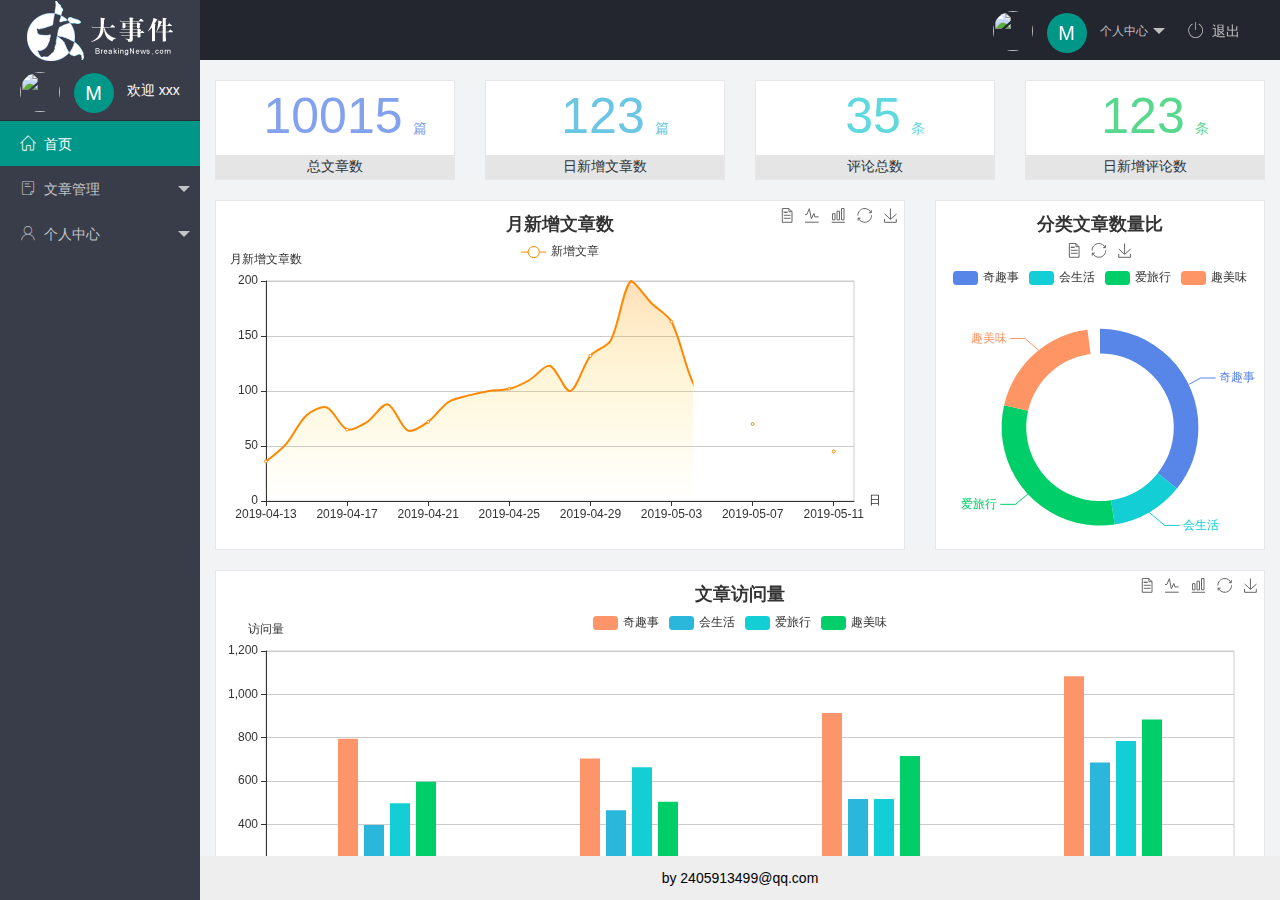
==== commit df9668ef: "完成个人中心的开发" ====
--- a/index.html
+++ b/index.html
@@ -28,9 +28,9 @@
               个人中心
             </a>
             <dl class="layui-nav-child">
-              <dd><a href="">基本资料</a></dd>
-              <dd><a href="">更换头像</a></dd>
-              <dd><a href="">重置密码</a></dd>
+              <dd><a href="/user/user_info.html" target="fm">基本资料</a></dd>
+              <dd><a href="/user/user_avatar.html" target="fm">更换头像</a></dd>
+              <dd><a href="/user/user_pwd.html" target="fm">重置密码</a></dd>
             </dl>
           </li>
           <li class="layui-nav-item">
@@ -70,9 +70,9 @@
             <li class="layui-nav-item">
               <a href="javascript:;"><span class="iconfont icon-user"></span>个人中心</a>
               <dl class="layui-nav-child">
-                <dd><a href="javascript:;"><i class="layui-icon layui-icon-face-smile"></i> 基本资料</a></dd>
-                <dd><a href="javascript:;"><i class="layui-icon layui-icon-face-smile"></i> 更换头像</a></dd>
-                <dd><a href="javascript:;"><i class="layui-icon layui-icon-face-smile"></i> 重置密码</a></dd>
+                <dd><a href="/user/user_info.html" target="fm" ><i class="layui-icon layui-icon-face-smile"></i> 基本资料</a></dd>
+                <dd><a href="/user/user_avatar.html" target="fm"><i class="layui-icon layui-icon-face-smile"></i> 更换头像</a></dd>
+                <dd><a href="/user/user_pwd.html" target="fm"><i class="layui-icon layui-icon-face-smile"></i> 重置密码</a></dd>
               </dl>
             </li>
            
@@ -99,6 +99,7 @@
     <script src="./assets/js/baseAPI.js"></script>
 
     <script src="./assets/js/index.js"></script>
+    
 
 </body>
 
--- a/assets/css/index.css
+++ b/assets/css/index.css
@@ -1,59 +1,59 @@
 .layui-footer{
-    text-align: center;
-    font-size: 12px,
+  text-align: center;
+  font-size: 12px,
 }
 
 .iconfont{
-    /* 和右边的字隔开一点距离 */
-    margin-right: 8px; 
+  /* 和右边的字隔开一点距离 */
+  margin-right: 8px; 
 }
 .layui-icon{
-    margin-left: 14px;
-    margin-right: 8px;
+  margin-left: 14px;
+  margin-right: 8px;
 }
 iframe{
-    width: 100%;
-    height: 100%;
+  width: 100%;
+  height: 100%;
 }
 .layui-body{
-    overflow: hidden;
+  overflow: hidden;
 }
 /* 左侧栏偶尔刷新会有动画 */
 a{
-    transition: none !important;
+  transition: none !important;
 }
 
 .userinfo{
-    height: 60px;
-    line-height: 60px;
-    font-size: 12px;
-    text-align: center;
-    /* 禁止选中 */
-    user-select: none;
+  height: 60px;
+  line-height: 60px;
+  font-size: 12px;
+  text-align: center;
+  /* 禁止选中 */
+  user-select: none;
 }
 
 /* 边框 */
 .layui-side-scroll .userinfo{
-    border-bottom: 1px solid #282b33;
+  border-bottom: 1px solid #282b33;
 }
 
 .layui-nav-img{
-    width: 40px;
-    height: 40px;
+  width: 40px;
+  height: 40px;
 }
 
 .text-avatar{
-    /* span 一定要加inline-block 才会有宽高*/
-    display: inline-block; 
-    width: 40px;
-    height: 40px;
-    line-height: 40px;
-    font-size: 20px;
-    background-color: #009688;
-    border-radius: 50%;
-    text-align: center;
-    color: white;
-    position: relative;
-    top: 5px;
-    margin-right: 10px;
-}
+  /* span 一定要加inline-block 才会有宽高*/
+  display: inline-block; 
+  width: 40px;
+  height: 40px;
+  line-height: 40px;
+  font-size: 20px;
+  background-color: #009688;
+  border-radius: 50%;
+  text-align: center;
+  color: white;
+  position: relative;
+  top: 5px;
+  margin-right: 10px;
+}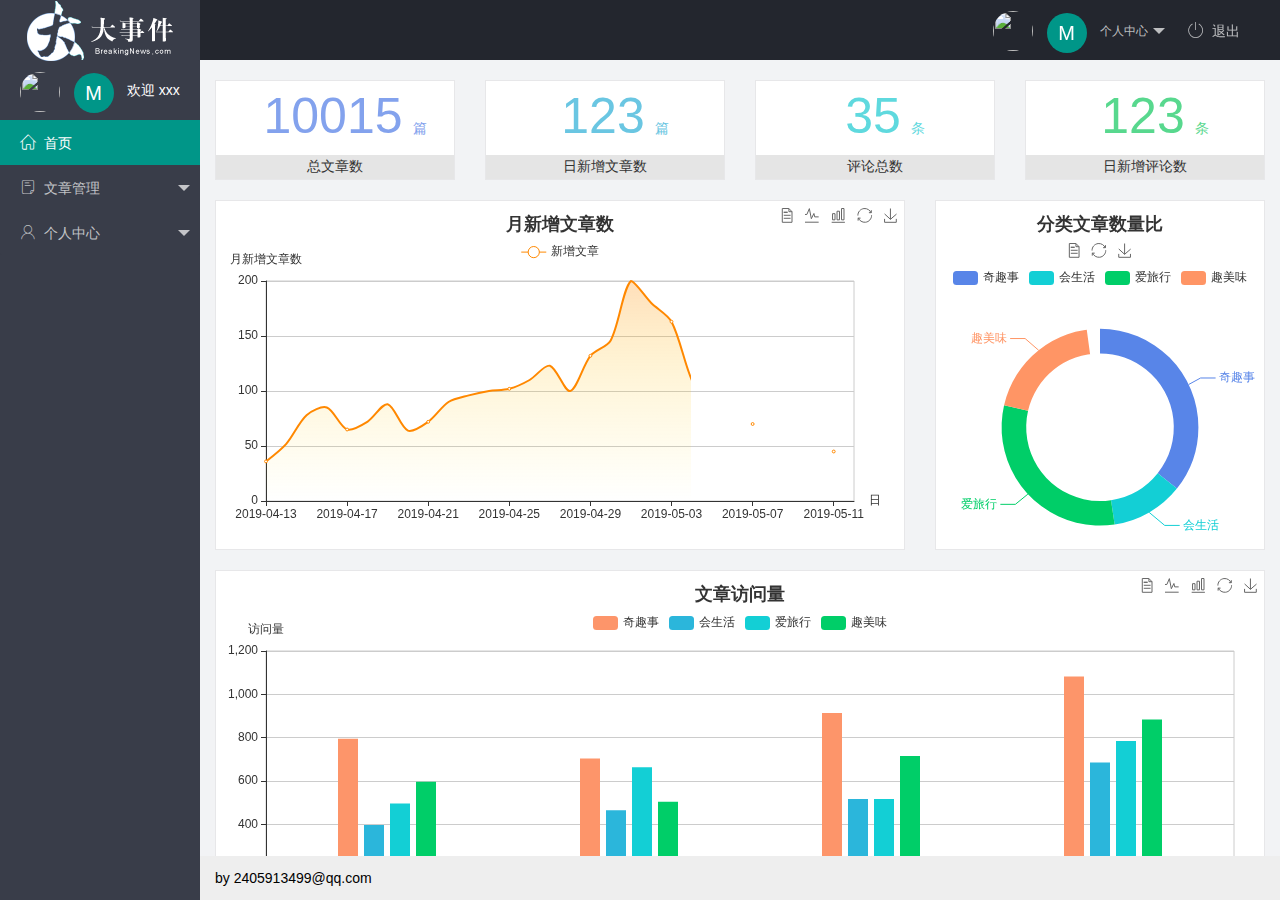
==== commit 1a9f80e5: "完成个人中心的开发" ====
--- a/index.html
+++ b/index.html
@@ -28,9 +28,15 @@
               个人中心
             </a>
             <dl class="layui-nav-child">
+<<<<<<< HEAD
+              <dd><a href="">基本资料</a></dd>
+              <dd><a href="">更换头像</a></dd>
+              <dd><a href="">重置密码</a></dd>
+=======
               <dd><a href="/user/user_info.html" target="fm">基本资料</a></dd>
               <dd><a href="/user/user_avatar.html" target="fm">更换头像</a></dd>
               <dd><a href="/user/user_pwd.html" target="fm">重置密码</a></dd>
+>>>>>>> user
             </dl>
           </li>
           <li class="layui-nav-item">
@@ -70,9 +76,15 @@
             <li class="layui-nav-item">
               <a href="javascript:;"><span class="iconfont icon-user"></span>个人中心</a>
               <dl class="layui-nav-child">
+<<<<<<< HEAD
+                <dd><a href="javascript:;"><i class="layui-icon layui-icon-face-smile"></i> 基本资料</a></dd>
+                <dd><a href="javascript:;"><i class="layui-icon layui-icon-face-smile"></i> 更换头像</a></dd>
+                <dd><a href="javascript:;"><i class="layui-icon layui-icon-face-smile"></i> 重置密码</a></dd>
+=======
                 <dd><a href="/user/user_info.html" target="fm" ><i class="layui-icon layui-icon-face-smile"></i> 基本资料</a></dd>
                 <dd><a href="/user/user_avatar.html" target="fm"><i class="layui-icon layui-icon-face-smile"></i> 更换头像</a></dd>
                 <dd><a href="/user/user_pwd.html" target="fm"><i class="layui-icon layui-icon-face-smile"></i> 重置密码</a></dd>
+>>>>>>> user
               </dl>
             </li>
            
@@ -99,7 +111,10 @@
     <script src="./assets/js/baseAPI.js"></script>
 
     <script src="./assets/js/index.js"></script>
+<<<<<<< HEAD
+=======
     
+>>>>>>> user
 
 </body>
 
--- a/assets/css/index.css
+++ b/assets/css/index.css
@@ -1,4 +1,37 @@
 .layui-footer{
+<<<<<<< HEAD
+    text-align: center;
+    font-size: 12px,
+}
+
+.iconfont{
+    /* 和右边的字隔开一点距离 */
+    margin-right: 8px; 
+}
+.layui-icon{
+    margin-left: 14px;
+    margin-right: 8px;
+}
+iframe{
+    width: 100%;
+    height: 100%;
+}
+.layui-body{
+    overflow: hidden;
+}
+/* 左侧栏偶尔刷新会有动画 */
+a{
+    transition: none !important;
+}
+
+.userinfo{
+    height: 60px;
+    line-height: 60px;
+    font-size: 12px;
+    text-align: center;
+    /* 禁止选中 */
+    user-select: none;
+=======
   text-align: center;
   font-size: 12px,
 }
@@ -30,10 +63,36 @@
   text-align: center;
   /* 禁止选中 */
   user-select: none;
+>>>>>>> user
 }
 
 /* 边框 */
 .layui-side-scroll .userinfo{
+<<<<<<< HEAD
+    border-bottom: 1px solid #282b33;
+}
+
+.layui-nav-img{
+    width: 40px;
+    height: 40px;
+}
+
+.text-avatar{
+    /* span 一定要加inline-block 才会有宽高*/
+    display: inline-block; 
+    width: 40px;
+    height: 40px;
+    line-height: 40px;
+    font-size: 20px;
+    background-color: #009688;
+    border-radius: 50%;
+    text-align: center;
+    color: white;
+    position: relative;
+    top: 5px;
+    margin-right: 10px;
+}
+=======
   border-bottom: 1px solid #282b33;
 }
 
@@ -56,4 +115,5 @@
   position: relative;
   top: 5px;
   margin-right: 10px;
-}+}
+>>>>>>> user
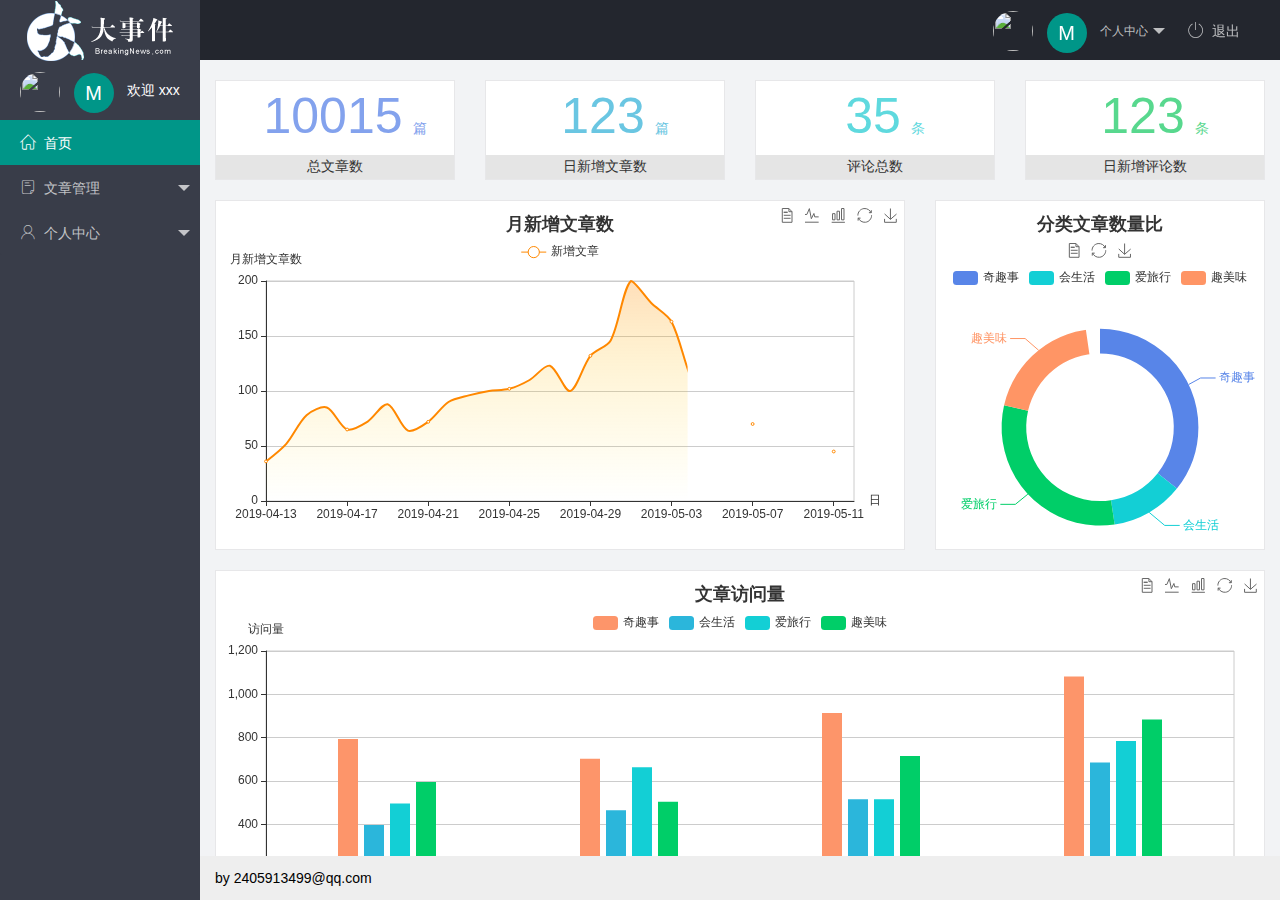
==== commit ec1b27e1: "完成文章管理相关article开发" ====
--- a/index.html
+++ b/index.html
@@ -28,15 +28,9 @@
               个人中心
             </a>
             <dl class="layui-nav-child">
-<<<<<<< HEAD
-              <dd><a href="">基本资料</a></dd>
-              <dd><a href="">更换头像</a></dd>
-              <dd><a href="">重置密码</a></dd>
-=======
               <dd><a href="/user/user_info.html" target="fm">基本资料</a></dd>
               <dd><a href="/user/user_avatar.html" target="fm">更换头像</a></dd>
               <dd><a href="/user/user_pwd.html" target="fm">重置密码</a></dd>
->>>>>>> user
             </dl>
           </li>
           <li class="layui-nav-item">
@@ -68,23 +62,17 @@
             <li class="layui-nav-item">
               <a class="" href="javascript:;"><span class="iconfont icon-16"></span>文章管理</a>
               <dl class="layui-nav-child">
-                <dd><a href="javascript:;"><i class="layui-icon layui-icon-app"></i> 文章类别</a></dd>
-                <dd><a href="javascript:;"><i class="layui-icon layui-icon-face-smile"></i> 文章列表</a></dd>
-                <dd><a href="javascript:;"><i class="layui-icon layui-icon-face-smile"></i> 发布文章</a></dd>
+                <dd><a href="/article/art_cate.html" target="fm"><i class="layui-icon layui-icon-app"></i> 文章类别</a></dd>
+                <dd><a href="/article/art_list.html" target="fm"><i class="layui-icon layui-icon-face-smile"></i> 文章列表</a></dd>
+                <dd><a href="/article/art_pub.html" target="fm"><i class="layui-icon layui-icon-face-smile"></i> 发布文章</a></dd>
               </dl>
             </li>
             <li class="layui-nav-item">
               <a href="javascript:;"><span class="iconfont icon-user"></span>个人中心</a>
               <dl class="layui-nav-child">
-<<<<<<< HEAD
-                <dd><a href="javascript:;"><i class="layui-icon layui-icon-face-smile"></i> 基本资料</a></dd>
-                <dd><a href="javascript:;"><i class="layui-icon layui-icon-face-smile"></i> 更换头像</a></dd>
-                <dd><a href="javascript:;"><i class="layui-icon layui-icon-face-smile"></i> 重置密码</a></dd>
-=======
                 <dd><a href="/user/user_info.html" target="fm" ><i class="layui-icon layui-icon-face-smile"></i> 基本资料</a></dd>
                 <dd><a href="/user/user_avatar.html" target="fm"><i class="layui-icon layui-icon-face-smile"></i> 更换头像</a></dd>
                 <dd><a href="/user/user_pwd.html" target="fm"><i class="layui-icon layui-icon-face-smile"></i> 重置密码</a></dd>
->>>>>>> user
               </dl>
             </li>
            
@@ -111,10 +99,7 @@
     <script src="./assets/js/baseAPI.js"></script>
 
     <script src="./assets/js/index.js"></script>
-<<<<<<< HEAD
-=======
     
->>>>>>> user
 
 </body>
 
